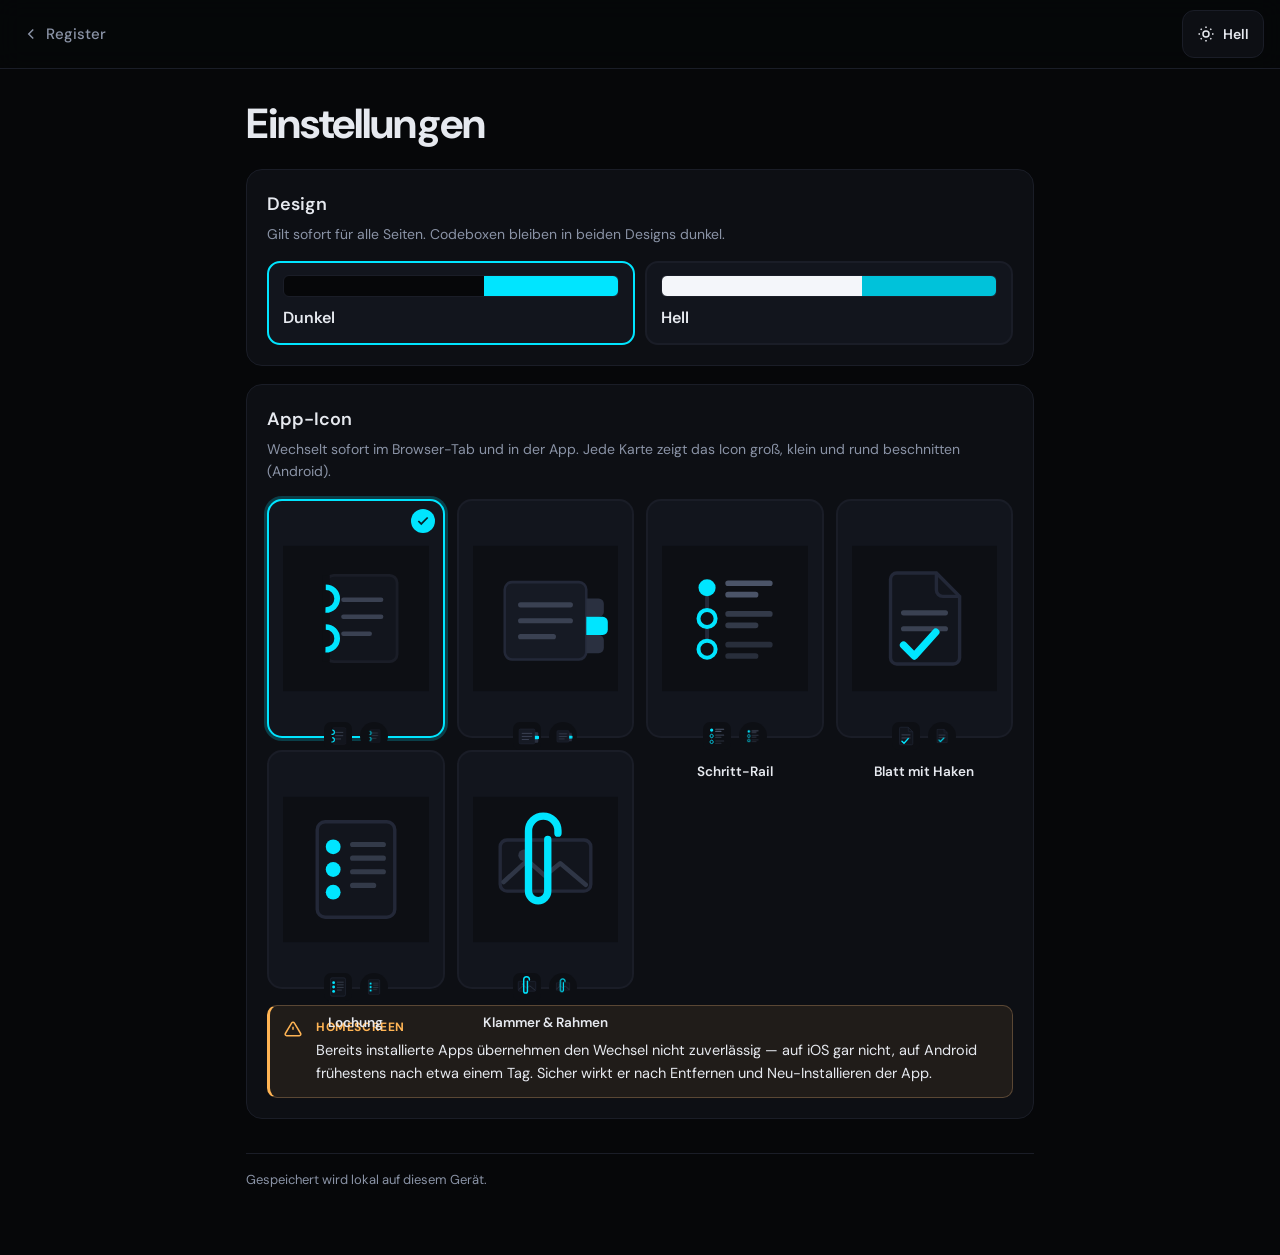
==== einstellungen.html @ b40c082f "Add files via upload" ====
<!DOCTYPE html>
<html lang="de" data-theme="dunkel">
<head>
<meta charset="UTF-8">
<meta name="viewport" content="width=device-width, initial-scale=1, viewport-fit=cover">
<meta name="theme-color" content="#060709">
<title>Einstellungen · Hefter</title>
<link rel="manifest" href="manifest.webmanifest">
<link rel="icon" href="icons/01-ringe.svg" type="image/svg+xml">
<link rel="apple-touch-icon" href="icons/png/01-ringe-192.png">
<link rel="preconnect" href="https://fonts.googleapis.com">
<link rel="preconnect" href="https://fonts.gstatic.com" crossorigin>
<link href="https://fonts.googleapis.com/css2?family=DM+Sans:opsz,wght@9..40,400;9..40,500;9..40,600;9..40,700&family=JetBrains+Mono:wght@400;500;700&display=swap" rel="stylesheet">
<link rel="stylesheet" href="style.css">
<script>
try { document.documentElement.dataset.theme = localStorage.getItem("hefter:theme") || "dunkel"; } catch {}
</script>
</head>
<body>

<div class="appbar">
  <a class="back" href="index.html">
    <svg viewBox="0 0 24 24" fill="none" stroke="currentColor" stroke-width="2" width="18" height="18"><path d="M15 18l-6-6 6-6"/></svg>
    Register
  </a>
  <span class="spacer"></span>
  <button class="iconbtn" data-themebtn aria-label="Design wechseln">
    <svg viewBox="0 0 24 24" fill="none" stroke="currentColor" stroke-width="2"><path d="M21 12.8A9 9 0 1 1 11.2 3 7 7 0 0 0 21 12.8z"/></svg>
    <span class="lbl">Hell</span>
  </button>
</div>

<div class="wrap">

  <header class="reg-kopf">
    <h1>Einstellungen</h1>
  </header>

  <section class="block">
    <h2>Design</h2>
    <p class="sub">Gilt sofort für alle Seiten. Codeboxen bleiben in beiden Designs dunkel.</p>
    <div class="themewahl">
      <button data-t="dunkel" onclick="themeSetzen('dunkel')"><span class="probe"></span>Dunkel</button>
      <button data-t="hell" onclick="themeSetzen('hell')"><span class="probe"></span>Hell</button>
    </div>
  </section>

  <section class="block">
    <h2>App-Icon</h2>
    <p class="sub">Wechselt sofort im Browser-Tab und in der App. Jede Karte zeigt das Icon groß, klein und rund beschnitten (Android).</p>
    <div class="iconwahl" id="iconWahl"></div>
    <div class="callout achtung" style="margin-top:16px; margin-bottom:0">
      <span class="ico"><svg viewBox="0 0 24 24" fill="none" stroke="currentColor" stroke-width="2"><path d="M12 9v4m0 4h.01M10.3 3.9L1.8 18a2 2 0 0 0 1.7 3h17a2 2 0 0 0 1.7-3L13.7 3.9a2 2 0 0 0-3.4 0z"/></svg></span>
      <div><div class="label">Homescreen</div><div class="txt">Bereits installierte Apps übernehmen den Wechsel nicht zuverlässig — auf iOS gar nicht, auf Android frühestens nach etwa einem Tag. Sicher wirkt er nach Entfernen und Neu-Installieren der App.</div></div>
    </div>
  </section>

  <p class="foot">Gespeichert wird lokal auf diesem Gerät.</p>
</div>

<script src="hefter.js"></script>
</body>
</html>
---- style.css ----
/* ============================================================
   HEFTER · Design-Tokens
   Themes überschreiben nur diese Werte.
   Neues Theme = ein weiterer [data-theme="…"]-Block.
   ============================================================ */
:root,
[data-theme="dunkel"] {
  --bg:            #060709;
  --surface:       #0d0f14;
  --surface-2:     #12151d;
  --border:        #1a1d27;
  --accent:        #00e5ff;
  --accent-ink:    #00e5ff;
  --text:          #e6e9ef;
  --text-muted:    #8a93a6;
  --success:       #2ee6a6;
  --warning:       #ffb454;
  --danger:        #ff3b5c;
  --shadow:        0 10px 30px rgba(0,0,0,.45);
  color-scheme: dark;
}
[data-theme="hell"] {
  --bg:            #f4f6fa;
  --surface:       #ffffff;
  --surface-2:     #eef1f6;
  --border:        #d9dee8;
  --accent:        #00c2da;
  --accent-ink:    #0091a7;
  --text:          #10131a;
  --text-muted:    #5a6376;
  --success:       #0f9d70;
  --warning:       #b76e00;
  --danger:        #d5203f;
  --shadow:        0 8px 24px rgba(20,30,50,.12);
  color-scheme: light;
}

* { box-sizing: border-box; margin: 0; padding: 0; }
html { -webkit-text-size-adjust: 100%; }
body {
  background: var(--bg);
  color: var(--text);
  font-family: "DM Sans", system-ui, sans-serif;
  font-size: 16px;
  line-height: 1.6;
  -webkit-font-smoothing: antialiased;
  padding-bottom: env(safe-area-inset-bottom);
  transition: background .25s ease, color .25s ease;
}
code, kbd, .mono { font-family: "JetBrains Mono", ui-monospace, monospace; }
a { color: inherit; }

:focus-visible { outline: 2px solid var(--accent); outline-offset: 2px; border-radius: 6px; }

/* ---------- App-Bar ---------- */
.appbar {
  position: sticky; top: 0; z-index: 20;
  display: flex; align-items: center; gap: 12px;
  padding: 10px 16px; padding-top: calc(10px + env(safe-area-inset-top));
  background: color-mix(in srgb, var(--bg) 86%, transparent);
  backdrop-filter: blur(12px);
  border-bottom: 1px solid var(--border);
}
.appbar .back {
  display: inline-flex; align-items: center; gap: 6px;
  min-height: 44px; padding: 0 6px;
  color: var(--text-muted); text-decoration: none; font-weight: 500; font-size: 15px;
}
.appbar .back:hover { color: var(--text); }
.appbar .spacer { flex: 1; }
.appbar .marke {
  display: inline-flex; align-items: center; gap: 10px;
  font-weight: 700; font-size: 16px; letter-spacing: -.01em; text-decoration: none;
}
.appbar .marke img { width: 28px; height: 28px; border-radius: 7px; display: block; }

.iconbtn {
  display: inline-flex; align-items: center; justify-content: center; gap: 8px;
  min-width: 48px; min-height: 48px; padding: 0 14px;
  background: var(--surface); color: var(--text);
  border: 1px solid var(--border); border-radius: 12px;
  font: inherit; font-weight: 600; font-size: 14px; cursor: pointer;
  text-decoration: none;
  transition: border-color .2s, background .2s, transform .05s;
}
.iconbtn:hover { border-color: var(--accent); }
.iconbtn:active { transform: scale(.97); }
.iconbtn svg { width: 18px; height: 18px; }
.iconbtn.primary { background: var(--accent); color: #04222a; border-color: var(--accent); }
[data-theme="hell"] .iconbtn.primary { color: #fff; }
.iconbtn.primary:hover { filter: brightness(1.06); }

.wrap { max-width: 820px; margin: 0 auto; padding: 20px 16px 64px; }

/* ---------- Register (Index) ---------- */
.reg-kopf { padding: 12px 0 22px; }
.reg-kopf h1 { font-size: clamp(28px, 7.5vw, 42px); letter-spacing: -.02em; line-height: 1.1; }
.reg-kopf p { color: var(--text-muted); margin-top: 8px; font-size: 16.5px; }

.suche {
  display: flex; align-items: center; gap: 10px;
  background: var(--surface); border: 1px solid var(--border); border-radius: 14px;
  padding: 0 14px; min-height: 52px; margin-bottom: 26px;
}
.suche svg { width: 19px; height: 19px; color: var(--text-muted); flex: none; }
.suche input {
  flex: 1; min-width: 0; background: none; border: none; color: var(--text);
  font: inherit; font-size: 16px; outline: none;
}
.suche input::placeholder { color: var(--text-muted); }
.suche kbd {
  flex: none; font-size: 11.5px; color: var(--text-muted);
  border: 1px solid var(--border); border-radius: 6px; padding: 2px 7px;
  background: var(--surface-2);
}

.kategorie { margin-bottom: 26px; }
.kategorie > h2 {
  font-size: 12.5px; font-weight: 700; letter-spacing: .07em; text-transform: uppercase;
  color: var(--accent-ink); margin-bottom: 10px;
}
.eintrag {
  display: grid; grid-template-columns: 1fr auto; align-items: center; gap: 12px;
  background: var(--surface); border: 1px solid var(--border); border-radius: 14px;
  padding: 14px 16px; margin-bottom: 10px; min-height: 64px;
  text-decoration: none; transition: border-color .2s, transform .06s;
}
.eintrag:hover { border-color: var(--accent); }
.eintrag:active { transform: scale(.99); }
.eintrag .t { font-weight: 600; font-size: 16px; letter-spacing: -.01em; }
.eintrag .u { color: var(--text-muted); font-size: 13.5px; margin-top: 2px; }
.eintrag .pfeil { color: var(--text-muted); }
.eintrag .pfeil svg { width: 18px; height: 18px; display: block; }
.leer { color: var(--text-muted); text-align: center; padding: 32px 0; display: none; }

/* ---------- Anleitungs-Kopf ---------- */
.chip {
  display: inline-block; padding: 4px 11px; border-radius: 999px;
  font-size: 12px; font-weight: 700; letter-spacing: .04em; text-transform: uppercase;
  color: var(--accent-ink);
  background: color-mix(in srgb, var(--accent) 12%, transparent);
  border: 1px solid color-mix(in srgb, var(--accent) 35%, transparent);
}
.guide-head { padding: 8px 0 20px; border-bottom: 1px solid var(--border); margin-bottom: 12px; }
.guide-head h1 {
  font-size: clamp(26px, 7vw, 40px); line-height: 1.12; font-weight: 700;
  letter-spacing: -.02em; margin: 14px 0 12px;
}
.meta { display: flex; flex-wrap: wrap; gap: 8px 18px; color: var(--text-muted); font-size: 13.5px; }
.meta b { color: var(--text); font-weight: 600; }
.meta .mono { font-size: 13px; }
.lead { margin-top: 16px; color: var(--text-muted); font-size: 17px; }

/* ---------- Schritt-Rail ---------- */
.step { position: relative; display: grid; grid-template-columns: 40px 1fr; gap: 14px; padding: 22px 0; }
.step + .step { border-top: 1px solid var(--border); }
.rail { position: relative; }
.step-num {
  width: 40px; height: 40px; border-radius: 11px;
  display: flex; align-items: center; justify-content: center;
  font-family: "JetBrains Mono", monospace; font-weight: 700; font-size: 17px;
  color: var(--accent-ink); background: var(--surface);
  border: 1px solid color-mix(in srgb, var(--accent) 40%, var(--border));
}
.step:not(:last-of-type) .rail::after {
  content: ""; position: absolute; left: 50%; top: 46px; bottom: -22px;
  width: 1px; background: var(--border); transform: translateX(-.5px);
}
.step-body h2 { font-size: 19px; font-weight: 600; letter-spacing: -.01em; margin-bottom: 4px; }
.step-body p { color: var(--text-muted); margin: 8px 0; }
.step-body ul { margin: 10px 0 10px 2px; padding-left: 18px; color: var(--text-muted); }
.step-body li { margin: 5px 0; }
.step-body li b, .step-body p b { color: var(--text); font-weight: 600; }
.step-body code:not(pre code) {
  background: var(--surface-2); border: 1px solid var(--border);
  border-radius: 6px; padding: 1px 6px; font-size: 13px; color: var(--text);
}

/* ---------- Codebox (bleibt in beiden Themes dunkel) ---------- */
.codebox {
  --cb-bg: #0b0d12; --cb-border: #20242f;
  background: var(--cb-bg); border: 1px solid var(--cb-border);
  border-radius: 12px; margin: 12px 0; overflow: hidden;
}
.codebox-head {
  display: flex; align-items: center; gap: 8px;
  padding: 8px 10px 8px 14px; border-bottom: 1px solid var(--cb-border);
  color: #7d8598; font-size: 12.5px;
}
.codebox-head .fname { font-family: "JetBrains Mono", monospace; color: #aab2c5; }
.codebox-head .spacer { flex: 1; }
.copybtn {
  display: inline-flex; align-items: center; gap: 6px;
  min-height: 32px; padding: 0 10px; border-radius: 8px;
  background: #171a22; color: #cdd3df; border: 1px solid #262b37;
  font: inherit; font-size: 12.5px; font-weight: 600; cursor: pointer;
}
.copybtn:hover { border-color: var(--accent); color: #fff; }
.copybtn.ok { color: var(--success); border-color: color-mix(in srgb, var(--success) 50%, #262b37); }
.codebox pre {
  margin: 0; padding: 14px; overflow-x: auto;
  font-family: "JetBrains Mono", monospace; font-size: 13.5px; line-height: 1.65;
  color: #e3e7f0;
}
.codebox pre .tok-c { color: #6a7385; }
.codebox pre .tok-k { color: #00e5ff; }
.codebox pre .tok-s { color: #7ee0b0; }

/* ---------- Callouts ---------- */
.callout {
  --c: var(--accent);
  display: grid; grid-template-columns: 22px 1fr; gap: 10px;
  padding: 12px 14px; margin: 12px 0;
  background: color-mix(in srgb, var(--c) 8%, var(--surface));
  border: 1px solid color-mix(in srgb, var(--c) 28%, var(--border));
  border-left: 3px solid var(--c); border-radius: 10px;
}
.callout .ico { color: var(--c); margin-top: 2px; }
.callout .ico svg { width: 18px; height: 18px; display: block; }
.callout .label { font-weight: 700; font-size: 12px; letter-spacing: .05em; text-transform: uppercase; color: var(--c); margin-bottom: 2px; }
.callout .txt { color: var(--text); font-size: 14.5px; }
.callout .txt code { background: color-mix(in srgb, var(--c) 12%, transparent); }
.callout.info      { --c: var(--accent); }
.callout.sicher    { --c: var(--warning); }
.callout.achtung   { --c: var(--warning); }
.callout.ergebnis  { --c: var(--success); }
.callout.gefahr    { --c: var(--danger); }

/* ---------- Foto anfügen (16:9) ---------- */
.fotozone { margin: 14px 0 2px; }
.fotos { display: grid; gap: 10px; }
.fotos:not(:empty) { margin-bottom: 10px; }
.foto {
  position: relative; aspect-ratio: 16 / 9; border-radius: 12px; overflow: hidden;
  border: 1px solid var(--border); background: var(--surface-2);
}
.foto img { width: 100%; height: 100%; object-fit: cover; display: block; }
.foto .rm {
  position: absolute; top: 8px; right: 8px;
  width: 34px; height: 34px; border-radius: 9px; cursor: pointer;
  background: rgba(6,7,9,.72); color: #fff; border: 1px solid rgba(255,255,255,.18);
  display: flex; align-items: center; justify-content: center;
}
.foto .rm:hover { background: var(--danger); border-color: var(--danger); }
.addfoto {
  display: inline-flex; align-items: center; gap: 8px;
  min-height: 44px; padding: 0 14px; cursor: pointer;
  background: transparent; color: var(--accent-ink);
  border: 1px dashed color-mix(in srgb, var(--accent) 45%, var(--border));
  border-radius: 11px; font: inherit; font-weight: 600; font-size: 14px;
}
.addfoto:hover { background: color-mix(in srgb, var(--accent) 8%, transparent); }
.addfoto svg { width: 18px; height: 18px; }

/* ---------- Checkliste ---------- */
.checkliste { margin-top: 30px; padding: 20px; background: var(--surface); border: 1px solid var(--border); border-radius: 16px; }
.checkliste header { display: flex; align-items: center; justify-content: space-between; margin-bottom: 6px; }
.checkliste h2 { font-size: 18px; font-weight: 600; }
.checkliste .fortschritt { font-family: "JetBrains Mono", monospace; font-size: 13px; color: var(--text-muted); }
.check {
  display: flex; align-items: flex-start; gap: 12px;
  min-height: 48px; padding: 8px 0; cursor: pointer; user-select: none;
  border-top: 1px solid var(--border);
}
.check:first-of-type { border-top: none; }
.check .box {
  flex: none; width: 24px; height: 24px; margin-top: 2px; border-radius: 7px;
  border: 2px solid var(--border); background: var(--surface-2);
  display: flex; align-items: center; justify-content: center; transition: .15s;
}
.check .box svg { width: 15px; height: 15px; color: var(--bg); opacity: 0; }
.check.done .box { background: var(--accent); border-color: var(--accent); }
.check.done .box svg { opacity: 1; }
.check.done .lbl { color: var(--text-muted); text-decoration: line-through; }
.check .lbl { font-size: 15.5px; line-height: 1.5; padding-top: 3px; }

.foot { margin-top: 34px; padding-top: 16px; border-top: 1px solid var(--border); color: var(--text-muted); font-size: 13px; }

/* ---------- Foto-Editor ---------- */
.editor-back {
  position: fixed; inset: 0; z-index: 50; display: none;
  align-items: flex-end; justify-content: center;
  background: rgba(3,4,6,.72); backdrop-filter: blur(4px);
}
.editor-back.open { display: flex; }
.editor {
  width: 100%; max-width: 560px; background: var(--surface);
  border: 1px solid var(--border); border-radius: 18px 18px 0 0;
  box-shadow: var(--shadow); padding: 16px;
  padding-bottom: calc(16px + env(safe-area-inset-bottom));
}
.editor h3 { font-size: 16px; font-weight: 600; margin-bottom: 4px; }
.editor .hint { color: var(--text-muted); font-size: 13px; margin-bottom: 12px; }
.stage {
  position: relative; aspect-ratio: 16 / 9; width: 100%;
  border-radius: 12px; overflow: hidden; background: #000;
  border: 1px solid var(--border); touch-action: none; cursor: grab;
}
.stage.dragging { cursor: grabbing; }
.stage img { position: absolute; top: 0; left: 0; transform-origin: 0 0; will-change: transform; pointer-events: none; user-select: none; }
.stage::before, .stage::after {
  content: ""; position: absolute; width: 18px; height: 18px; pointer-events: none;
  border: 2px solid var(--accent); opacity: .9;
}
.stage::before { top: 8px; left: 8px; border-right: 0; border-bottom: 0; border-radius: 3px 0 0 0; }
.stage::after  { bottom: 8px; right: 8px; border-left: 0; border-top: 0; border-radius: 0 0 3px 0; }
.zoomrow { display: flex; align-items: center; gap: 12px; margin: 14px 0 16px; }
.zoomrow label { color: var(--text-muted); font-size: 13px; min-width: 42px; }
.zoomrow input[type=range] { flex: 1; accent-color: var(--accent); height: 44px; }
.editor-actions { display: flex; gap: 10px; }
.editor-actions .iconbtn { flex: 1; justify-content: center; }

/* ---------- Einstellungen ---------- */
.block { background: var(--surface); border: 1px solid var(--border); border-radius: 16px; padding: 20px; margin-bottom: 18px; }
.block > h2 { font-size: 18px; font-weight: 600; margin-bottom: 4px; }
.block > .sub { color: var(--text-muted); font-size: 14px; margin-bottom: 16px; }

.themewahl { display: grid; grid-template-columns: 1fr 1fr; gap: 10px; }
.themewahl button {
  display: flex; flex-direction: column; align-items: flex-start; gap: 8px;
  min-height: 72px; padding: 12px 14px; cursor: pointer;
  background: var(--surface-2); color: var(--text);
  border: 2px solid var(--border); border-radius: 13px; font: inherit; font-weight: 600;
  transition: border-color .2s;
}
.themewahl button .probe { width: 100%; height: 22px; border-radius: 6px; border: 1px solid var(--border); }
.themewahl button[data-t="dunkel"] .probe { background: linear-gradient(90deg,#060709 60%,#00e5ff 60%); }
.themewahl button[data-t="hell"] .probe { background: linear-gradient(90deg,#f4f6fa 60%,#00c2da 60%); }
.themewahl button.aktiv { border-color: var(--accent); }

.iconwahl { display: grid; grid-template-columns: repeat(auto-fill, minmax(148px, 1fr)); gap: 12px; }
.iconkarte {
  position: relative; cursor: pointer;
  background: var(--surface-2); border: 2px solid var(--border); border-radius: 15px;
  padding: 14px; text-align: center; font: inherit; color: var(--text);
  transition: border-color .2s, box-shadow .2s;
}
.iconkarte:hover { border-color: color-mix(in srgb, var(--accent) 55%, var(--border)); }
.iconkarte .gross { width: 76px; height: 76px; border-radius: 17px; overflow: hidden; margin: 0 auto 10px; box-shadow: 0 6px 16px rgba(0,0,0,.35); }
.iconkarte .gross img { width: 100%; height: 100%; display: block; }
.iconkarte .proben { display: flex; justify-content: center; gap: 8px; margin-bottom: 8px; }
.iconkarte .p32 { width: 28px; height: 28px; border-radius: 7px; overflow: hidden; }
.iconkarte .prund { width: 28px; height: 28px; border-radius: 50%; overflow: hidden; }
.iconkarte .proben img { width: 100%; height: 100%; display: block; }
.iconkarte .name { font-size: 13.5px; font-weight: 600; }
.iconkarte .marke {
  position: absolute; top: 8px; right: 8px; width: 24px; height: 24px;
  border-radius: 50%; background: var(--accent); color: #04222a;
  display: none; align-items: center; justify-content: center;
}
[data-theme="hell"] .iconkarte .marke { color: #fff; }
.iconkarte .marke svg { width: 14px; height: 14px; }
.iconkarte.aktiv {
  border-color: var(--accent);
  box-shadow: 0 0 0 3px color-mix(in srgb, var(--accent) 22%, transparent);
}
.iconkarte.aktiv .marke { display: flex; }

@media (min-width: 720px) {
  .step { grid-template-columns: 48px 1fr; gap: 20px; }
  .step-num { width: 44px; height: 44px; font-size: 18px; }
  .editor-back { align-items: center; }
  .editor { border-radius: 18px; }
}
@media (prefers-reduced-motion: reduce) { * { transition: none !important; } }
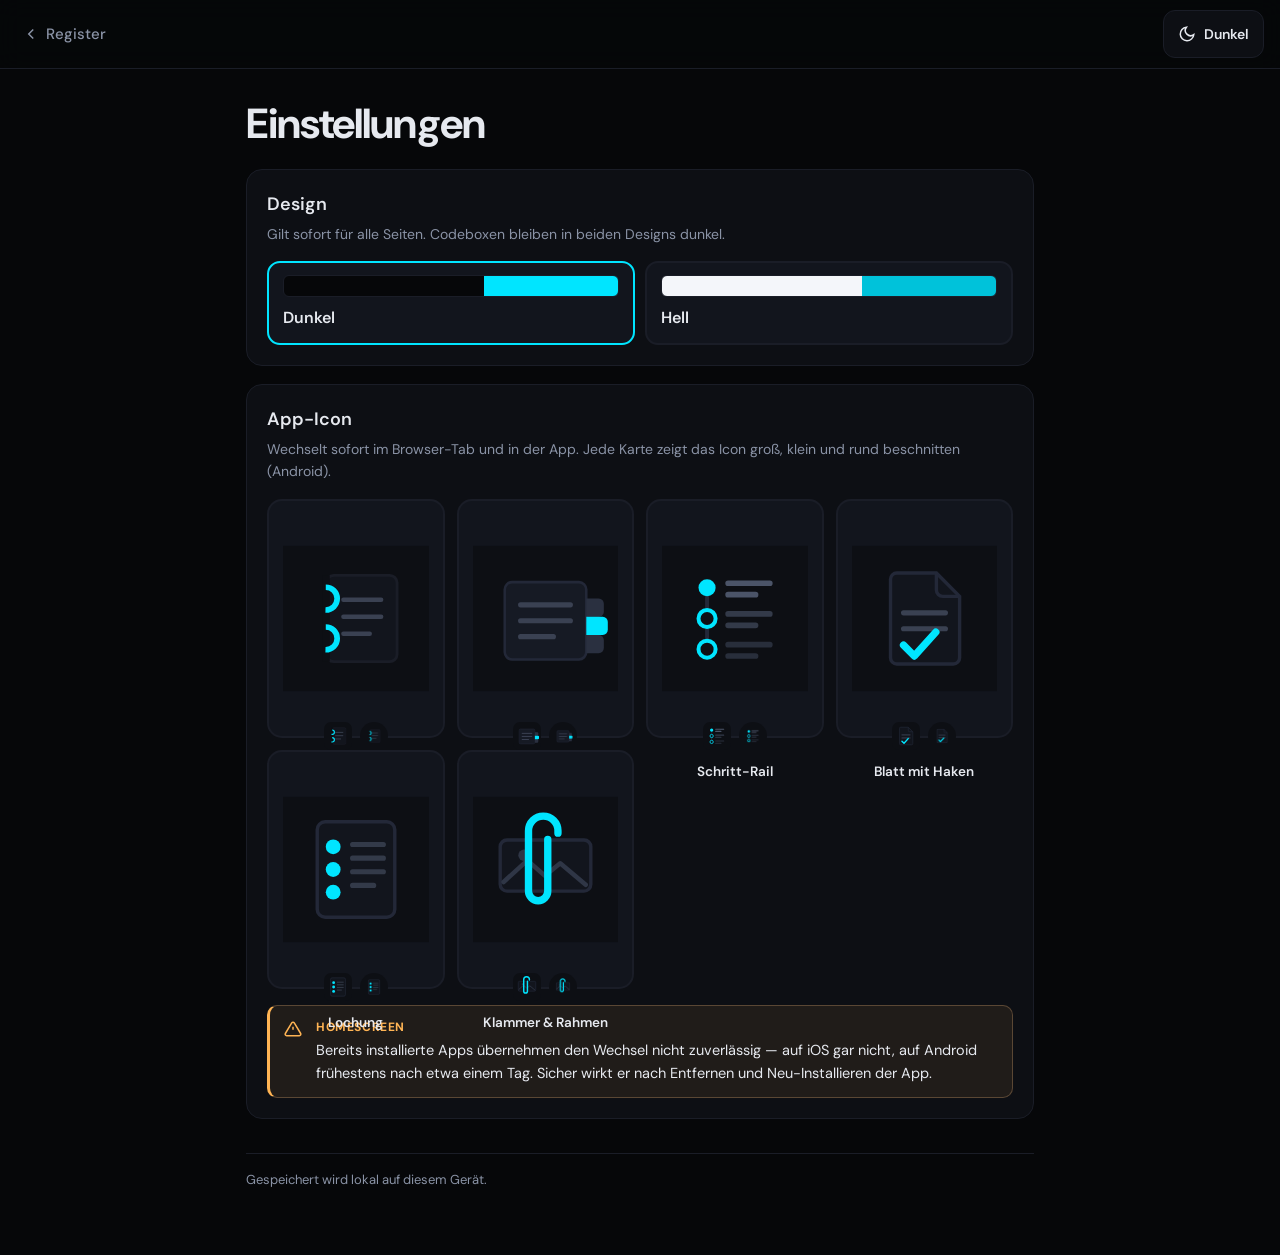
==== commit 30a2fb52: "Mobile-Layouts, Theme-Beschriftung, Build-Härtung, README Mobile: Die Anleitungsseiten liefen auf Te" ====
--- a/einstellungen.html
+++ b/einstellungen.html
@@ -24,9 +24,9 @@
     Register
   </a>
   <span class="spacer"></span>
-  <button class="iconbtn" data-themebtn aria-label="Design wechseln">
+  <button class="iconbtn" data-themebtn aria-label="Design wechseln — aktuell Dunkel">
     <svg viewBox="0 0 24 24" fill="none" stroke="currentColor" stroke-width="2"><path d="M21 12.8A9 9 0 1 1 11.2 3 7 7 0 0 0 21 12.8z"/></svg>
-    <span class="lbl">Hell</span>
+    <span class="lbl">Dunkel</span>
   </button>
 </div>
 
--- a/style.css
+++ b/style.css
@@ -48,6 +48,10 @@
   transition: background .25s ease, color .25s ease;
 }
 code, kbd, .mono { font-family: "JetBrains Mono", ui-monospace, monospace; }
+/* Pfade wie /home/max/.ssh/authorized_keys haben keine Umbruchstelle und
+   schöben ihre Zeile sonst über den Bildschirmrand. Im <pre> nicht — dort
+   ist der waagerechte Scroll gewollt. */
+code:not(pre code) { overflow-wrap: anywhere; }
 a { color: inherit; }
 
 :focus-visible { outline: 2px solid var(--accent); outline-offset: 2px; border-radius: 6px; }
@@ -86,6 +90,9 @@
 .iconbtn:hover { border-color: var(--accent); }
 .iconbtn:active { transform: scale(.97); }
 .iconbtn svg { width: 18px; height: 18px; }
+/* Auf schmalen Telefonen zählt jeder Pixel in der App-Bar — der Text
+   kommt ab 420px zurück, der Zustand steht bis dahin im aria-label. */
+.iconbtn .lbl { display: none; }
 .iconbtn.primary { background: var(--accent); color: #04222a; border-color: var(--accent); }
 [data-theme="hell"] .iconbtn.primary { color: #fff; }
 .iconbtn.primary:hover { filter: brightness(1.06); }
@@ -108,7 +115,10 @@
   font: inherit; font-size: 16px; outline: none;
 }
 .suche input::placeholder { color: var(--text-muted); }
+/* Erst ab Tastatur-Breite sichtbar — auf dem Telefon gibt es kein Strg,
+   und der Hinweis kostete dort ein Fünftel des Suchfelds. */
 .suche kbd {
+  display: none;
   flex: none; font-size: 11.5px; color: var(--text-muted);
   border: 1px solid var(--border); border-radius: 6px; padding: 2px 7px;
   background: var(--surface-2);
@@ -152,20 +162,25 @@
 .lead { margin-top: 16px; color: var(--text-muted); font-size: 17px; }
 
 /* ---------- Schritt-Rail ---------- */
-.step { position: relative; display: grid; grid-template-columns: 40px 1fr; gap: 14px; padding: 22px 0; }
+.step { position: relative; display: grid; grid-template-columns: 32px 1fr; gap: 12px; padding: 22px 0; }
 .step + .step { border-top: 1px solid var(--border); }
 .rail { position: relative; }
 .step-num {
-  width: 40px; height: 40px; border-radius: 11px;
+  width: 32px; height: 32px; border-radius: 10px;
   display: flex; align-items: center; justify-content: center;
-  font-family: "JetBrains Mono", monospace; font-weight: 700; font-size: 17px;
+  font-family: "JetBrains Mono", monospace; font-weight: 700; font-size: 15px;
   color: var(--accent-ink); background: var(--surface);
   border: 1px solid color-mix(in srgb, var(--accent) 40%, var(--border));
 }
+/* top = Höhe der Nummer + 6px Luft; bei jeder Größenänderung mitziehen */
 .step:not(:last-of-type) .rail::after {
-  content: ""; position: absolute; left: 50%; top: 46px; bottom: -22px;
+  content: ""; position: absolute; left: 50%; top: 38px; bottom: -22px;
   width: 1px; background: var(--border); transform: translateX(-.5px);
 }
+/* Ohne min-width:0 wächst das Grid-Item auf die min-content-Breite seiner
+   breitesten Codebox (bis ~760px) — dann läuft die ganze Seite über, statt
+   dass die Codebox für sich scrollt. Grid-Items sind per Vorgabe min-width:auto. */
+.step-body { min-width: 0; }
 .step-body h2 { font-size: 19px; font-weight: 600; letter-spacing: -.01em; margin-bottom: 4px; }
 .step-body p { color: var(--text-muted); margin: 8px 0; }
 .step-body ul { margin: 10px 0 10px 2px; padding-left: 18px; color: var(--text-muted); }
@@ -176,6 +191,60 @@
   border-radius: 6px; padding: 1px 6px; font-size: 13px; color: var(--text);
 }
 
+/* ---------- Schritt-Stufen: einmalig vs. wiederkehrend ----------
+   Unterschieden wird über Form, nicht über eine zweite Farbe:
+   einmalig = gestrichelt und zurückgenommen (Aufbau, einmal erledigt)
+   wiederkehrend = gefüllt und durchgezogen (der Weg bei jedem Mal)     */
+.stufe {
+  display: inline-flex; align-items: center; gap: 6px;
+  font-size: 11px; font-weight: 700; letter-spacing: .06em; text-transform: uppercase;
+  padding: 3px 10px; border-radius: 999px; margin-bottom: 9px;
+}
+.stufe svg { width: 12px; height: 12px; }
+
+.step.einmalig .stufe {
+  color: var(--text-muted); background: var(--surface-2); border: 1px dashed var(--border);
+}
+.step.einmalig .step-num {
+  color: var(--text-muted); background: var(--surface-2);
+  border: 1px dashed var(--border);
+}
+.step.einmalig .rail::after {
+  background: none !important;
+  border-left: 1px dashed var(--border);
+}
+
+.step.wiederkehrend .stufe {
+  color: var(--accent-ink);
+  background: color-mix(in srgb, var(--accent) 14%, transparent);
+  border: 1px solid color-mix(in srgb, var(--accent) 40%, transparent);
+}
+.step.wiederkehrend .step-num {
+  color: #04222a; background: var(--accent); border-color: var(--accent);
+}
+[data-theme="hell"] .step.wiederkehrend .step-num { color: #fff; }
+.step.wiederkehrend .rail::after {
+  background: color-mix(in srgb, var(--accent) 45%, var(--border));
+}
+/* Letzter Schritt eines Abschnitts: keine Linie ins Nichts */
+.step.stufenwechsel .rail::after { display: none; }
+
+/* Filter-Umschalter */
+.stufenfilter {
+  display: flex; gap: 4px; margin: 16px 0 4px; padding: 4px;
+  background: var(--surface); border: 1px solid var(--border); border-radius: 13px;
+}
+.stufenfilter button {
+  flex: 1; min-height: 42px; padding: 0 12px; cursor: pointer;
+  background: none; color: var(--text-muted); border: none; border-radius: 10px;
+  font: inherit; font-weight: 600; font-size: 14px; transition: background .2s, color .2s;
+}
+.stufenfilter button:hover { color: var(--text); }
+.stufenfilter button.aktiv { background: var(--surface-2); color: var(--text); box-shadow: inset 0 0 0 1px var(--border); }
+.stufen-hinweis { color: var(--text-muted); font-size: 13px; margin-top: 8px; display: none; }
+body.nur-wiederkehrend .step.einmalig { display: none; }
+body.nur-wiederkehrend .stufen-hinweis { display: block; }
+
 /* ---------- Codebox (bleibt in beiden Themes dunkel) ---------- */
 .codebox {
   --cb-bg: #0b0d12; --cb-border: #20242f;
@@ -187,9 +256,16 @@
   padding: 8px 10px 8px 14px; border-bottom: 1px solid var(--cb-border);
   color: #7d8598; font-size: 12.5px;
 }
-.codebox-head .fname { font-family: "JetBrains Mono", monospace; color: #aab2c5; }
+/* Lange Pfade wie /etc/ssh/sshd_config.d/00-haertung.conf haben keine
+   Umbruchstelle und schöben den Kopieren-Knopf sonst aus der Box, die auf
+   overflow:hidden steht — der Knopf wäre auf dem Telefon nicht mehr erreichbar. */
+.codebox-head .fname {
+  font-family: "JetBrains Mono", monospace; color: #aab2c5;
+  min-width: 0; overflow-wrap: anywhere;
+}
 .codebox-head .spacer { flex: 1; }
 .copybtn {
+  flex: none;
   display: inline-flex; align-items: center; gap: 6px;
   min-height: 32px; padding: 0 10px; border-radius: 8px;
   background: #171a22; color: #cdd3df; border: 1px solid #262b37;
@@ -215,6 +291,9 @@
   border: 1px solid color-mix(in srgb, var(--c) 28%, var(--border));
   border-left: 3px solid var(--c); border-radius: 10px;
 }
+/* wie bei .step-body: Grid-Items sind per Vorgabe min-width:auto und
+   könnten sonst nicht unter die Breite eines langen Pfades schrumpfen */
+.callout > * { min-width: 0; }
 .callout .ico { color: var(--c); margin-top: 2px; }
 .callout .ico svg { width: 18px; height: 18px; display: block; }
 .callout .label { font-weight: 700; font-size: 12px; letter-spacing: .05em; text-transform: uppercase; color: var(--c); margin-bottom: 2px; }
@@ -356,9 +435,35 @@
 }
 .iconkarte.aktiv .marke { display: flex; }
 
+/* ---------- Update-Hinweis ---------- */
+.update-hinweis {
+  position: fixed; left: 50%; transform: translateX(-50%);
+  bottom: calc(16px + env(safe-area-inset-bottom));
+  z-index: 60;
+  display: flex; align-items: center; gap: 14px;
+  padding: 10px 10px 10px 18px;
+  background: var(--surface); border: 1px solid var(--border);
+  border-radius: 14px; box-shadow: var(--shadow);
+  font-size: 14.5px; font-weight: 600;
+  /* Umbruchfähig statt nowrap: der Inhalt braucht ~315px und klebte
+     sonst auf 320px-Schirmen an beiden Rändern. */
+  flex-wrap: wrap; justify-content: center;
+  max-width: calc(100vw - 24px);
+  animation: hinweis-rein .3s ease;
+}
+@keyframes hinweis-rein {
+  from { opacity: 0; transform: translate(-50%, 8px); }
+  to   { opacity: 1; transform: translate(-50%, 0); }
+}
+
+@media (min-width: 420px) {
+  .iconbtn .lbl { display: inline; }
+}
 @media (min-width: 720px) {
   .step { grid-template-columns: 48px 1fr; gap: 20px; }
   .step-num { width: 44px; height: 44px; font-size: 18px; }
+  .step:not(:last-of-type) .rail::after { top: 50px; }
+  .suche kbd { display: block; }
   .editor-back { align-items: center; }
   .editor { border-radius: 18px; }
 }
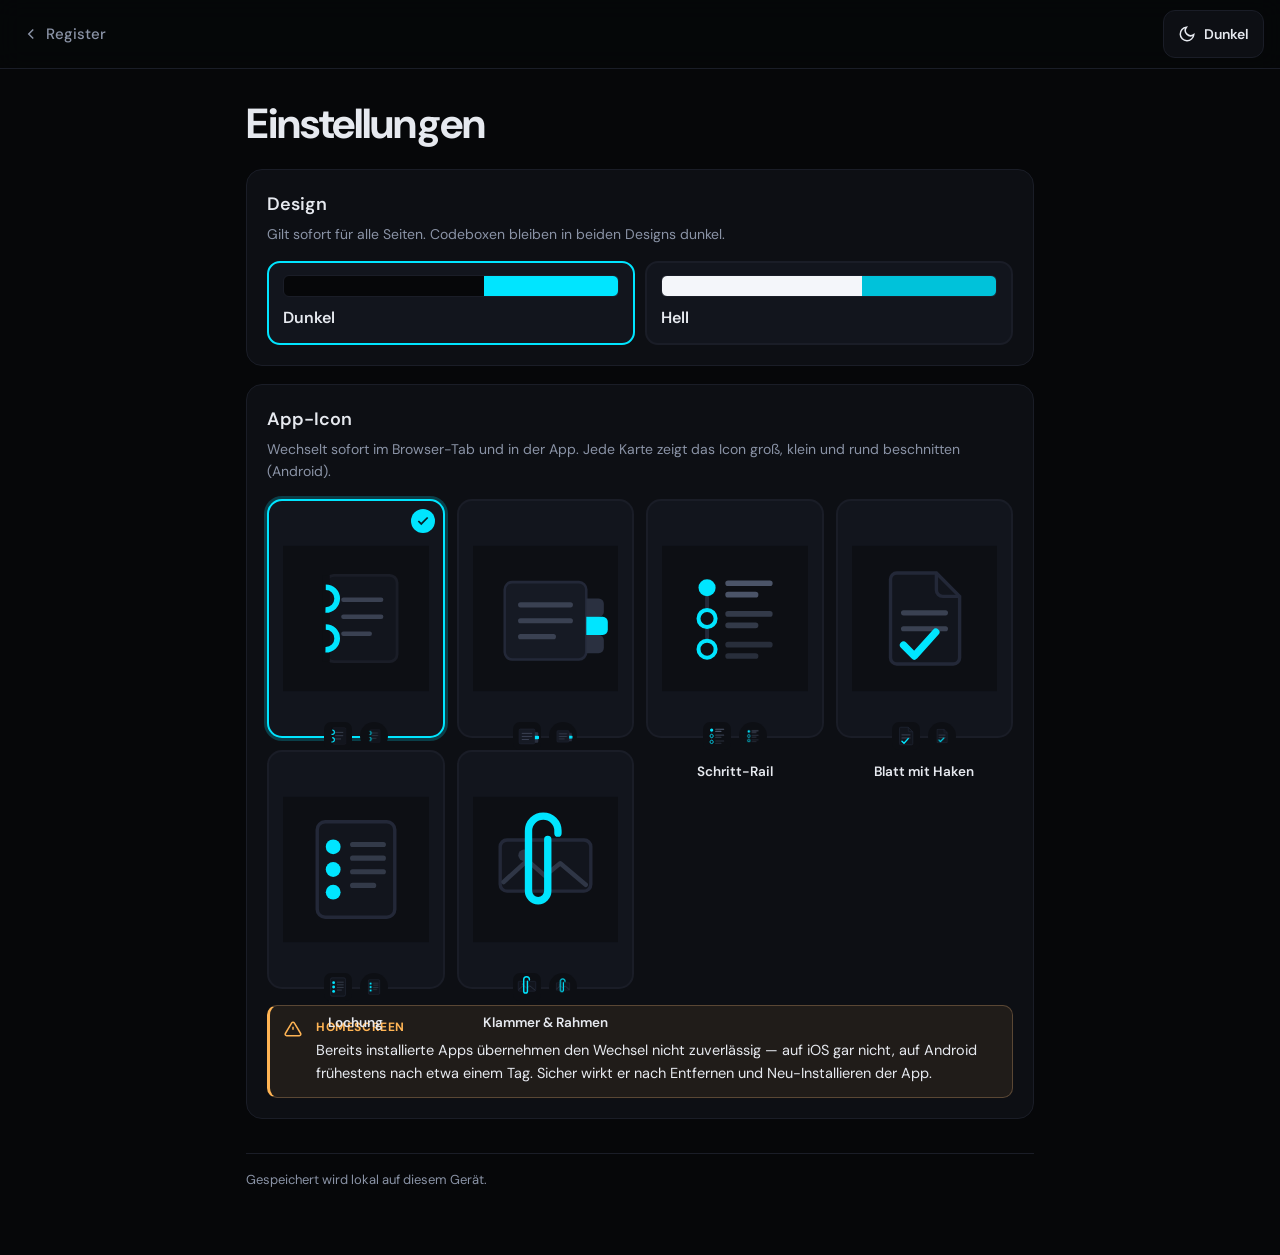
==== commit a065807a: "Schriften selbst hosten, Tastaturbedienung, Suchindex, SW-Randfälle Schriften: DM Sans und JetBrains" ====
--- a/einstellungen.html
+++ b/einstellungen.html
@@ -4,13 +4,11 @@
 <meta charset="UTF-8">
 <meta name="viewport" content="width=device-width, initial-scale=1, viewport-fit=cover">
 <meta name="theme-color" content="#060709">
+<meta name="description" content="Einstellungen des Hefters: helles oder dunkles Design und das App-Icon wählen.">
 <title>Einstellungen · Hefter</title>
 <link rel="manifest" href="manifest.webmanifest">
 <link rel="icon" href="icons/01-ringe.svg" type="image/svg+xml">
 <link rel="apple-touch-icon" href="icons/png/01-ringe-192.png">
-<link rel="preconnect" href="https://fonts.googleapis.com">
-<link rel="preconnect" href="https://fonts.gstatic.com" crossorigin>
-<link href="https://fonts.googleapis.com/css2?family=DM+Sans:opsz,wght@9..40,400;9..40,500;9..40,600;9..40,700&family=JetBrains+Mono:wght@400;500;700&display=swap" rel="stylesheet">
 <link rel="stylesheet" href="style.css">
 <script>
 try { document.documentElement.dataset.theme = localStorage.getItem("hefter:theme") || "dunkel"; } catch {}
@@ -40,8 +38,8 @@
     <h2>Design</h2>
     <p class="sub">Gilt sofort für alle Seiten. Codeboxen bleiben in beiden Designs dunkel.</p>
     <div class="themewahl">
-      <button data-t="dunkel" onclick="themeSetzen('dunkel')"><span class="probe"></span>Dunkel</button>
-      <button data-t="hell" onclick="themeSetzen('hell')"><span class="probe"></span>Hell</button>
+      <button data-t="dunkel"><span class="probe"></span>Dunkel</button>
+      <button data-t="hell"><span class="probe"></span>Hell</button>
     </div>
   </section>
 
--- a/style.css
+++ b/style.css
@@ -1,3 +1,42 @@
+/* ============================================================
+   HEFTER · Schriften (selbst gehostet, /schriften)
+   Variable Fonts von Google Fonts übernommen — eine Datei je
+   Subset deckt alle Gewichte ab. Kein Fremd-Request, offline
+   verfügbar, da woff2 im Precache liegt (ENDUNGEN in bauen.mjs).
+   ============================================================ */
+@font-face {
+  font-family: 'DM Sans';
+  font-style: normal;
+  font-weight: 400 700;
+  font-display: swap;
+  src: url("schriften/dm-sans-latin-ext.woff2") format("woff2");
+  unicode-range: U+0100-02BA, U+02BD-02C5, U+02C7-02CC, U+02CE-02D7, U+02DD-02FF, U+0304, U+0308, U+0329, U+1D00-1DBF, U+1E00-1E9F, U+1EF2-1EFF, U+2020, U+20A0-20AB, U+20AD-20C0, U+2113, U+2C60-2C7F, U+A720-A7FF;
+}
+@font-face {
+  font-family: 'DM Sans';
+  font-style: normal;
+  font-weight: 400 700;
+  font-display: swap;
+  src: url("schriften/dm-sans-latin.woff2") format("woff2");
+  unicode-range: U+0000-00FF, U+0131, U+0152-0153, U+02BB-02BC, U+02C6, U+02DA, U+02DC, U+0304, U+0308, U+0329, U+2000-206F, U+20AC, U+2122, U+2191, U+2193, U+2212, U+2215, U+FEFF, U+FFFD;
+}
+@font-face {
+  font-family: 'JetBrains Mono';
+  font-style: normal;
+  font-weight: 400 700;
+  font-display: swap;
+  src: url("schriften/jetbrains-mono-latin-ext.woff2") format("woff2");
+  unicode-range: U+0100-02BA, U+02BD-02C5, U+02C7-02CC, U+02CE-02D7, U+02DD-02FF, U+0304, U+0308, U+0329, U+1D00-1DBF, U+1E00-1E9F, U+1EF2-1EFF, U+2020, U+20A0-20AB, U+20AD-20C0, U+2113, U+2C60-2C7F, U+A720-A7FF;
+}
+@font-face {
+  font-family: 'JetBrains Mono';
+  font-style: normal;
+  font-weight: 400 700;
+  font-display: swap;
+  src: url("schriften/jetbrains-mono-latin.woff2") format("woff2");
+  unicode-range: U+0000-00FF, U+0131, U+0152-0153, U+02BB-02BC, U+02C6, U+02DA, U+02DC, U+0304, U+0308, U+0329, U+2000-206F, U+20AC, U+2122, U+2191, U+2193, U+2212, U+2215, U+FEFF, U+FFFD;
+}
+
 /* ============================================================
    HEFTER · Design-Tokens
    Themes überschreiben nur diese Werte.
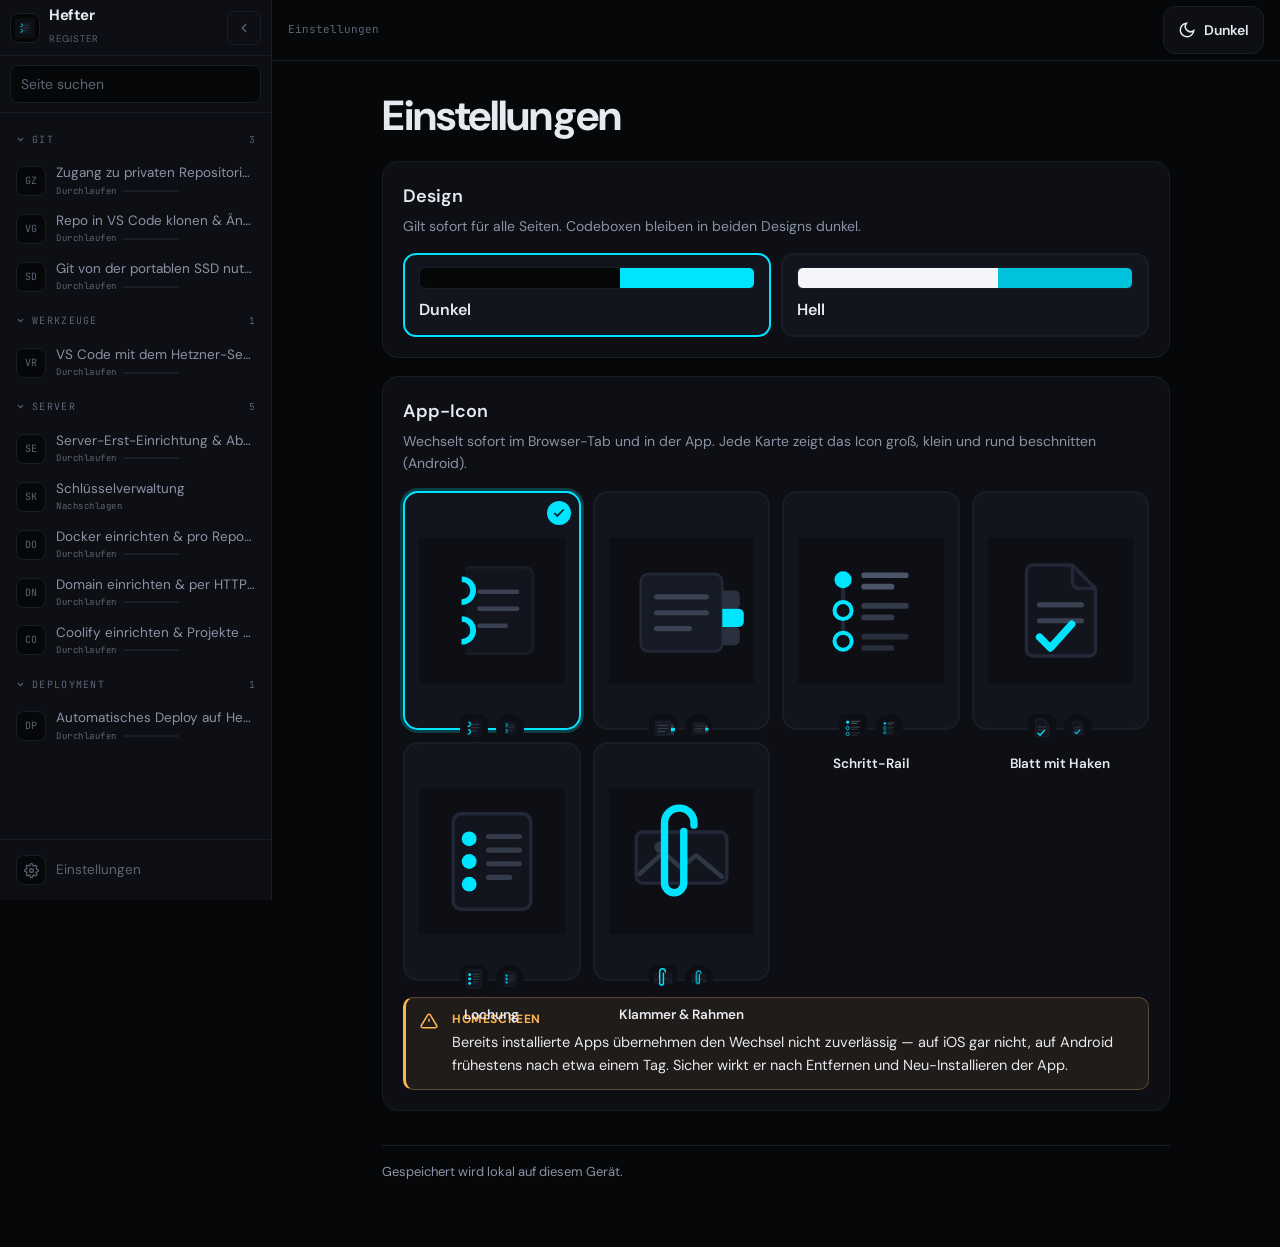
==== commit e34301a6: "Seitenleiste: das Register steht auf jeder Seite Bisher führte der Weg von einer Anleitung zur nächs" ====
--- a/einstellungen.html
+++ b/einstellungen.html
@@ -2,33 +2,79 @@
 <html lang="de" data-theme="dunkel">
 <head>
 <meta charset="UTF-8">
+<meta name="description" content="Einstellungen des Hefters: helles oder dunkles Design und das App-Icon wählen.">
+<title>Einstellungen · Hefter</title>
+<!-- KOPF-START · erzeugt von bauen.mjs — nicht von Hand ändern -->
 <meta name="viewport" content="width=device-width, initial-scale=1, viewport-fit=cover">
 <meta name="theme-color" content="#060709">
-<meta name="description" content="Einstellungen des Hefters: helles oder dunkles Design und das App-Icon wählen.">
-<title>Einstellungen · Hefter</title>
 <link rel="manifest" href="manifest.webmanifest">
 <link rel="icon" href="icons/01-ringe.svg" type="image/svg+xml">
 <link rel="apple-touch-icon" href="icons/png/01-ringe-192.png">
 <link rel="stylesheet" href="style.css">
 <script>
-try { document.documentElement.dataset.theme = localStorage.getItem("hefter:theme") || "dunkel"; } catch {}
+/* Theme und Leisten-Zustand vor dem ersten Anstrich setzen — sonst blitzen
+   helles Design und breite Leiste kurz auf. localStorage liest synchron,
+   deshalb geht das hier oben. "laedt" schaltet Übergänge bis zum ersten
+   Bild ab; hefter.js nimmt die Klasse wieder weg. */
+try {
+  var d = document.documentElement;
+  d.dataset.theme = localStorage.getItem("hefter:theme") || "dunkel";
+  d.classList.add("laedt");
+  if (JSON.parse(localStorage.getItem("hefter:leiste") || "{}").schmal) d.classList.add("schmal");
+} catch {}
 </script>
 </head>
-<body>
+<body data-basis="">
 
-<div class="appbar">
-  <a class="back" href="index.html">
-    <svg viewBox="0 0 24 24" fill="none" stroke="currentColor" stroke-width="2" width="18" height="18"><path d="M15 18l-6-6 6-6"/></svg>
-    Register
-  </a>
-  <span class="spacer"></span>
+<div class="schleier" data-schleier></div>
+
+<nav class="leiste" aria-label="Register">
+  <div class="l-kopf">
+    <a class="l-marke" href="index.html">
+      <span class="logo"><img data-appicon src="icons/01-ringe.svg" alt=""></span>
+      <span class="wortmarke"><b>Hefter</b><small>Register</small></span>
+    </a>
+    <button class="klapp" data-klapp aria-label="Leiste einklappen" title="Strg+B">
+      <svg viewBox="0 0 24 24" fill="none" stroke="currentColor" stroke-width="2.4" stroke-linecap="round" stroke-linejoin="round"><polyline points="15 18 9 12 15 6"/></svg>
+    </button>
+  </div>
+
+  <div class="l-suche">
+    <input id="leisteSuche" type="search" placeholder="Seite suchen" autocomplete="off" aria-label="Seite suchen">
+    <button class="lupe" data-lupe aria-label="Suchen">
+      <svg viewBox="0 0 24 24" fill="none" stroke="currentColor" stroke-width="2"><circle cx="11" cy="11" r="7"/><path d="M21 21l-4.3-4.3"/></svg>
+    </button>
+  </div>
+
+  <div class="l-register" id="leisteRegister"></div>
+  <p class="l-leer" id="leisteLeer">Keine Seite gefunden.</p>
+
+  <div class="l-fuss">
+    <a class="f-btn" href="einstellungen.html">
+      <span class="kuerzel" aria-hidden="true">
+        <svg viewBox="0 0 24 24" fill="none" stroke="currentColor" stroke-width="2"><circle cx="12" cy="12" r="3"/><path d="M19.4 15a1.7 1.7 0 0 0 .34 1.87l.06.06a2 2 0 1 1-2.83 2.83l-.06-.06a1.7 1.7 0 0 0-1.87-.34 1.7 1.7 0 0 0-1.03 1.56V21a2 2 0 1 1-4 0v-.09a1.7 1.7 0 0 0-1.03-1.56 1.7 1.7 0 0 0-1.87.34l-.06.06a2 2 0 1 1-2.83-2.83l.06-.06A1.7 1.7 0 0 0 4.6 15a1.7 1.7 0 0 0-1.56-1.03H3a2 2 0 1 1 0-4h.09A1.7 1.7 0 0 0 4.6 8.94a1.7 1.7 0 0 0-.34-1.87l-.06-.06a2 2 0 1 1 2.83-2.83l.06.06a1.7 1.7 0 0 0 1.87.34H9a1.7 1.7 0 0 0 1.03-1.56V3a2 2 0 1 1 4 0v.09c0 .68.4 1.3 1.03 1.56a1.7 1.7 0 0 0 1.87-.34l.06-.06a2 2 0 1 1 2.83 2.83l-.06.06a1.7 1.7 0 0 0-.34 1.87V9c.26.63.88 1.03 1.56 1.03H21a2 2 0 1 1 0 4h-.09A1.7 1.7 0 0 0 19.4 15z"/></svg>
+      </span>
+      <span class="f-text">Einstellungen</span>
+      <span class="blase">Einstellungen</span>
+    </a>
+  </div>
+</nav>
+
+<div class="inhalt">
+
+<header class="i-kopf">
+  <button class="brenner" data-brenner aria-label="Register öffnen" aria-expanded="false">
+    <svg viewBox="0 0 24 24" fill="none" stroke="currentColor" stroke-width="2" stroke-linecap="round"><path d="M3 6h18M3 12h18M3 18h18"/></svg>
+  </button>
+  <span class="krumen" data-krumen></span>
   <button class="iconbtn" data-themebtn aria-label="Design wechseln — aktuell Dunkel">
     <svg viewBox="0 0 24 24" fill="none" stroke="currentColor" stroke-width="2"><path d="M21 12.8A9 9 0 1 1 11.2 3 7 7 0 0 0 21 12.8z"/></svg>
     <span class="lbl">Dunkel</span>
   </button>
-</div>
+</header>
 
 <div class="wrap">
+<!-- KOPF-ENDE -->
 
   <header class="reg-kopf">
     <h1>Einstellungen</h1>
@@ -53,8 +99,10 @@
     </div>
   </section>
 
+<!-- FUSS-START · erzeugt von bauen.mjs — nicht von Hand ändern -->
   <p class="foot">Gespeichert wird lokal auf diesem Gerät.</p>
-</div>
+</div><!-- .wrap -->
+</div><!-- .inhalt -->
 
 <script src="hefter.js"></script>
 </body>
--- a/style.css
+++ b/style.css
@@ -52,6 +52,7 @@
   --accent-ink:    #00e5ff;
   --text:          #e6e9ef;
   --text-muted:    #8a93a6;
+  --text-dim:      #5c6475;
   --success:       #2ee6a6;
   --warning:       #ffb454;
   --danger:        #ff3b5c;
@@ -67,6 +68,7 @@
   --accent-ink:    #0091a7;
   --text:          #10131a;
   --text-muted:    #5a6376;
+  --text-dim:      #8590a3;
   --success:       #0f9d70;
   --warning:       #b76e00;
   --danger:        #d5203f;
@@ -95,27 +97,243 @@
 
 :focus-visible { outline: 2px solid var(--accent); outline-offset: 2px; border-radius: 6px; }
 
-/* ---------- App-Bar ---------- */
-.appbar {
+/* ============================================================
+   SEITENLEISTE
+   Das Register steht auf jeder Seite, nicht nur auf der Startseite:
+   breit mit Titeln, eingeklappt als Kürzel-Leiste, unter 860px als
+   Auszug über dem Inhalt. Die Zustandsklassen hängen an <html> statt
+   am <body> — nur dort kann das Script im <head> sie setzen, bevor
+   das erste Bild steht. Sonst blitzt die breite Leiste kurz auf.
+   ============================================================ */
+:root {
+  --leiste-breit: 272px;
+  --leiste-schmal: 64px;
+  --ikopf: 56px;
+}
+/* Bis das erste Bild steht, laufen keine Übergänge — sonst schöbe sich
+   die Leiste beim Laden sichtbar in ihre gemerkte Breite. */
+.laedt * { transition: none !important; }
+
+.leiste {
+  position: fixed; top: 0; left: 0; bottom: 0; z-index: 40;
+  width: var(--leiste-breit);
+  display: flex; flex-direction: column;
+  background: var(--surface); border-right: 1px solid var(--border);
+  padding-top: env(safe-area-inset-top);
+  transition: width .22s cubic-bezier(.4,0,.2,1), transform .25s cubic-bezier(.4,0,.2,1);
+}
+:root.schmal .leiste { width: var(--leiste-schmal); }
+
+.l-kopf {
+  display: flex; align-items: center; gap: 9px; flex: none;
+  min-height: var(--ikopf); padding: 0 10px;
+  border-bottom: 1px solid var(--border);
+}
+.l-marke { display: flex; align-items: center; gap: 9px; flex: 1; min-width: 0; text-decoration: none; }
+.logo {
+  flex: none; width: 30px; height: 30px; border-radius: 8px;
+  background: var(--bg); border: 1px solid var(--border);
+  display: flex; align-items: center; justify-content: center;
+}
+.logo img { width: 20px; height: 20px; display: block; }
+.wortmarke { min-width: 0; overflow: hidden; white-space: nowrap; }
+.wortmarke b { display: block; font-size: 15px; font-weight: 700; letter-spacing: -.02em; line-height: 1.2; }
+.wortmarke small { font-size: 9.5px; color: var(--text-dim); letter-spacing: .1em; text-transform: uppercase; }
+
+.klapp {
+  flex: none; width: 34px; height: 34px; border-radius: 8px; cursor: pointer;
+  background: none; border: 1px solid var(--border); color: var(--text-dim);
+  display: flex; align-items: center; justify-content: center;
+  transition: color .15s, border-color .15s;
+}
+.klapp:hover { color: var(--accent-ink); border-color: var(--accent); }
+.klapp svg { width: 14px; height: 14px; transition: transform .22s; }
+:root.schmal .klapp svg { transform: rotate(180deg); }
+
+.l-suche { flex: none; padding: 9px 10px; border-bottom: 1px solid var(--border); }
+.l-suche input {
+  width: 100%; min-height: 38px; padding: 0 10px;
+  background: var(--bg); border: 1px solid var(--border); border-radius: 8px;
+  color: var(--text); font: inherit; font-size: 14px; outline: none;
+}
+.l-suche input::placeholder { color: var(--text-dim); }
+.l-suche input:focus { border-color: var(--accent); }
+.lupe {
+  display: none; width: 100%; min-height: 38px; cursor: pointer;
+  background: var(--bg); border: 1px solid var(--border); border-radius: 8px;
+  color: var(--text-dim); align-items: center; justify-content: center;
+}
+.lupe:hover { color: var(--accent-ink); }
+.lupe svg { width: 16px; height: 16px; }
+
+.l-register { flex: 1; overflow-y: auto; overflow-x: hidden; padding: 8px 8px 14px; scrollbar-width: thin; }
+.l-leer { display: none; padding: 18px 12px; color: var(--text-dim); font-size: 13px; text-align: center; }
+
+.fach { margin-bottom: 2px; }
+.fach-kopf {
+  display: flex; align-items: center; gap: 7px; width: 100%;
+  min-height: 36px; padding: 8px; border-radius: 8px; cursor: pointer;
+  background: none; border: none; text-align: left;
+  font-family: "JetBrains Mono", ui-monospace, monospace;
+  font-size: 10px; letter-spacing: .13em; text-transform: uppercase;
+  color: var(--text-dim); transition: color .15s;
+}
+.fach-kopf:hover { color: var(--text-muted); }
+.fach-kopf .pfeil { flex: none; width: 9px; height: 9px; transition: transform .2s; }
+.fach.zu .fach-kopf .pfeil { transform: rotate(-90deg); }
+.fach-kopf .name { flex: 1; overflow: hidden; white-space: nowrap; }
+.fach-kopf .anz { font-size: 9.5px; letter-spacing: 0; }
+.fach.zu .fach-inhalt { display: none; }
+
+.l-eintrag {
+  position: relative; display: flex; align-items: center; gap: 10px;
+  min-height: 44px; padding: 7px 8px; border-radius: 8px;
+  color: var(--text-muted); text-decoration: none;
+  transition: background .14s, color .14s;
+}
+.l-eintrag:hover { background: var(--surface-2); color: var(--text); }
+.l-eintrag.aktiv { background: color-mix(in srgb, var(--accent) 10%, transparent); color: var(--accent-ink); }
+.l-eintrag.aktiv::before {
+  content: ""; position: absolute; left: -8px; top: 50%; transform: translateY(-50%);
+  width: 3px; height: 20px; background: var(--accent); border-radius: 0 2px 2px 0;
+}
+.kuerzel {
+  flex: none; display: flex; align-items: center; justify-content: center;
+  width: 30px; height: 30px; border-radius: 8px;
+  background: var(--bg); border: 1px solid var(--border);
+  font-family: "JetBrains Mono", ui-monospace, monospace; font-size: 10px;
+  color: var(--text-dim); transition: color .14s, border-color .14s, background .14s;
+}
+.kuerzel svg { width: 15px; height: 15px; }
+.l-eintrag.aktiv .kuerzel,
+.f-btn:hover .kuerzel { border-color: var(--accent); color: var(--accent-ink); }
+.e-text { flex: 1; min-width: 0; }
+.e-titel { display: block; font-size: 13.5px; line-height: 1.3; white-space: nowrap; overflow: hidden; text-overflow: ellipsis; }
+.e-unten { display: flex; align-items: center; gap: 6px; margin-top: 2px; }
+.e-unten .typ {
+  font-family: "JetBrains Mono", ui-monospace, monospace;
+  font-size: 9px; letter-spacing: .06em; color: var(--text-dim);
+}
+.mini { flex: 1; max-width: 56px; height: 2px; border-radius: 1px; background: var(--border); overflow: hidden; }
+.mini i { display: block; height: 100%; background: var(--accent); border-radius: 1px; }
+
+.l-fuss { flex: none; border-top: 1px solid var(--border); padding: 8px; }
+.f-btn {
+  position: relative; display: flex; align-items: center; gap: 10px;
+  min-height: 44px; padding: 7px 8px; border-radius: 8px;
+  color: var(--text-dim); text-decoration: none; font-size: 13.5px;
+  transition: background .14s, color .14s;
+}
+.f-btn:hover { background: var(--surface-2); color: var(--text); }
+.f-text { flex: 1; min-width: 0; overflow: hidden; white-space: nowrap; }
+
+/* --- Eingeklappt: nur noch Kürzel --- */
+:root.schmal .wortmarke,
+:root.schmal .e-text,
+:root.schmal .f-text,
+:root.schmal .fach-kopf .name,
+:root.schmal .fach-kopf .anz,
+:root.schmal .fach-kopf .pfeil,
+:root.schmal .l-suche input { display: none; }
+:root.schmal .lupe { display: flex; }
+/* Logo und Klapp-Knopf passen nebeneinander nicht in 64 px. Im
+   Schmal-Zustand bleibt der Knopf — er ist der Weg zurück in die
+   breite Leiste; die Wortmarke führt ohnehin nur aufs Register, das
+   einen Eintrag weiter unten ebenfalls steht. */
+:root.schmal .l-kopf { justify-content: center; padding: 0 8px; }
+:root.schmal .l-marke { display: none; }
+:root.schmal .l-eintrag,
+:root.schmal .f-btn { justify-content: center; padding: 7px 0; }
+:root.schmal .fach-kopf { justify-content: center; min-height: 20px; padding: 6px 0; }
+/* Ein Strich statt des Fachnamens: die Gruppen bleiben unterscheidbar,
+   ohne dass ein abgeschnittenes Wort danebensteht. */
+:root.schmal .fach-kopf::after { content: ""; width: 16px; height: 1px; background: var(--border); }
+/* Zugeklappte Fächer bleiben im Schmal-Zustand sichtbar — sonst wären
+   ihre Einträge unerreichbar, ohne vorher aufzuklappen. */
+:root.schmal .fach.zu .fach-inhalt { display: block; }
+
+/* Fest im Bild statt neben dem Eintrag: .l-register scrollt und schneidet
+   mit overflow ab — eine Blase im Kasten wäre genau an der Kante abgehackt.
+   Die Höhe setzt hefter.js beim Überfahren, waagerecht steht sie immer
+   direkt neben der Leiste. */
+.blase {
+  position: fixed; left: calc(var(--leiste-schmal) + 10px); z-index: 60;
+  transform: translateY(-50%) scale(.96);
+  padding: 6px 10px; border-radius: 8px;
+  background: var(--surface-2); border: 1px solid var(--border);
+  color: var(--text); font-size: 13px; white-space: nowrap;
+  opacity: 0; pointer-events: none; transition: opacity .13s, transform .13s;
+}
+:root:not(.schmal) .blase { display: none; }
+:root.schmal .l-eintrag:hover .blase,
+:root.schmal .l-eintrag:focus-visible .blase,
+:root.schmal .f-btn:hover .blase,
+:root.schmal .f-btn:focus-visible .blase { opacity: 1; transform: translateY(-50%) scale(1); }
+
+/* ---------- Inhalt und sein Kopf ---------- */
+.inhalt {
+  margin-left: var(--leiste-breit);
+  transition: margin-left .22s cubic-bezier(.4,0,.2,1);
+}
+:root.schmal .inhalt { margin-left: var(--leiste-schmal); }
+
+.i-kopf {
   position: sticky; top: 0; z-index: 20;
-  display: flex; align-items: center; gap: 12px;
-  padding: 10px 16px; padding-top: calc(10px + env(safe-area-inset-top));
+  display: flex; align-items: center; gap: 10px;
+  min-height: var(--ikopf); padding: 6px 16px;
+  padding-top: calc(6px + env(safe-area-inset-top));
   background: color-mix(in srgb, var(--bg) 86%, transparent);
   backdrop-filter: blur(12px);
   border-bottom: 1px solid var(--border);
 }
-.appbar .back {
-  display: inline-flex; align-items: center; gap: 6px;
-  min-height: 44px; padding: 0 6px;
-  color: var(--text-muted); text-decoration: none; font-weight: 500; font-size: 15px;
-}
-.appbar .back:hover { color: var(--text); }
-.appbar .spacer { flex: 1; }
-.appbar .marke {
-  display: inline-flex; align-items: center; gap: 10px;
-  font-weight: 700; font-size: 16px; letter-spacing: -.01em; text-decoration: none;
-}
-.appbar .marke img { width: 28px; height: 28px; border-radius: 7px; display: block; }
+.brenner {
+  display: none; flex: none; width: 40px; height: 40px; border-radius: 9px;
+  background: none; border: 1px solid var(--border); color: var(--text-muted);
+  cursor: pointer; align-items: center; justify-content: center;
+}
+.brenner svg { width: 18px; height: 18px; }
+.krumen {
+  flex: 1; min-width: 0;
+  font-family: "JetBrains Mono", ui-monospace, monospace;
+  font-size: 11px; color: var(--text-dim);
+  white-space: nowrap; overflow: hidden; text-overflow: ellipsis;
+}
+.krumen b { color: var(--text-muted); font-weight: 400; }
+
+.schleier {
+  position: fixed; inset: 0; z-index: 35;
+  background: rgba(3, 4, 6, .72);
+  opacity: 0; pointer-events: none; transition: opacity .22s;
+}
+
+/* --- Unter 860px: die Leiste wird zum Auszug --- */
+@media (max-width: 860px) {
+  /* !important, weil der Schmal-Zustand vom großen Bildschirm gemerkt
+     bleibt — auf dem Telefon gibt es ihn nicht, dort ist die Leiste
+     entweder ganz da oder ganz weg. */
+  .leiste { width: var(--leiste-breit) !important; transform: translateX(-100%); box-shadow: var(--shadow); }
+  :root.auf .leiste { transform: translateX(0); }
+  :root.auf .schleier { opacity: 1; pointer-events: auto; }
+  .inhalt { margin-left: 0 !important; }
+  .brenner { display: flex; }
+  .klapp { display: none; }
+  :root.schmal .wortmarke,
+  :root.schmal .e-text,
+  :root.schmal .f-text,
+  :root.schmal .fach-kopf .name,
+  :root.schmal .fach-kopf .anz,
+  :root.schmal .fach-kopf .pfeil,
+  :root.schmal .l-suche input { display: revert; }
+  :root.schmal .lupe { display: none; }
+  :root.schmal .l-kopf { justify-content: flex-start; padding: 0 10px; }
+  :root.schmal .l-marke { display: flex; }
+  :root.schmal .l-eintrag,
+  :root.schmal .f-btn { justify-content: flex-start; padding: 7px 8px; }
+  :root.schmal .fach-kopf { justify-content: flex-start; min-height: 36px; padding: 8px; }
+  :root.schmal .fach-kopf::after { display: none; }
+  :root.schmal .fach.zu .fach-inhalt { display: none; }
+  .blase { display: none; }
+}
 
 .iconbtn {
   display: inline-flex; align-items: center; justify-content: center; gap: 8px;
@@ -182,6 +400,16 @@
 .eintrag .pfeil svg { width: 18px; height: 18px; display: block; }
 .leer { color: var(--text-muted); text-align: center; padding: 32px 0; display: none; }
 
+/* Nachschlage-Übersichten: eigener Block am Ende des Registers.
+   Abgesetzt statt eingereiht — sie sind keine Anleitung, die man
+   durchläuft, und sollen auch nicht so gesucht werden. */
+.kategorie.nachschlagen { border-top: 1px solid var(--border); padding-top: 20px; }
+.kategorie.nachschlagen > h2 { color: var(--text-muted); }
+.kategorie .kat-sub { color: var(--text-muted); font-size: 13px; margin: -4px 0 12px; }
+.eintrag.uebersicht { grid-template-columns: auto 1fr auto; }
+.eintrag .sorte-ico { display: flex; color: var(--text-muted); }
+.eintrag .sorte-ico svg { width: 20px; height: 20px; display: block; }
+
 /* ---------- Anleitungs-Kopf ---------- */
 .chip {
   display: inline-block; padding: 4px 11px; border-radius: 999px;
@@ -199,6 +427,56 @@
 .meta b { color: var(--text); font-weight: 600; }
 .meta .mono { font-size: 13px; }
 .lead { margin-top: 16px; color: var(--text-muted); font-size: 17px; }
+
+/* ---------- Nachschlage-Übersicht ----------
+   Zweite Seitensorte: keine Rail, keine Schritte, kein Fortschritt.
+   Die Marke neben dem Kategorie-Chip bleibt bewusst farblos — der
+   Akzent gehört den Anleitungen, an denen entlang gearbeitet wird. */
+.sorte {
+  display: inline-flex; align-items: center; gap: 6px; margin-left: 6px;
+  padding: 4px 11px; border-radius: 999px;
+  font-size: 12px; font-weight: 700; letter-spacing: .04em; text-transform: uppercase;
+  color: var(--text-muted); background: var(--surface-2); border: 1px solid var(--border);
+}
+.sorte svg { width: 13px; height: 13px; }
+
+.sprungmarken { display: flex; flex-wrap: wrap; gap: 8px; margin-top: 18px; }
+.sprungmarken a {
+  display: inline-flex; align-items: center; min-height: 40px; padding: 0 13px;
+  background: var(--surface); border: 1px solid var(--border); border-radius: 11px;
+  color: var(--text-muted); text-decoration: none; font-size: 13.5px; font-weight: 600;
+  transition: border-color .2s, color .2s;
+}
+.sprungmarken a:hover { border-color: var(--accent); color: var(--text); }
+
+/* scroll-margin: sonst schiebt die klebende App-Bar die angesprungene
+   Überschrift unter sich — bei jedem Sprung aus einer Anleitung heraus. */
+.thema { padding: 24px 0; border-top: 1px solid var(--border); scroll-margin-top: 72px; }
+.thema:first-of-type { border-top: none; }
+.thema > h2 { font-size: 20px; font-weight: 600; letter-spacing: -.01em; }
+.thema > h3 { font-size: 15.5px; font-weight: 600; margin: 18px 0 2px; }
+.thema p, .thema ul { color: var(--text-muted); margin: 8px 0; }
+.thema ul { margin-left: 2px; padding-left: 18px; }
+.thema li { margin: 5px 0; }
+.thema b { color: var(--text); font-weight: 600; }
+.thema code:not(pre code) {
+  background: var(--surface-2); border: 1px solid var(--border);
+  border-radius: 6px; padding: 1px 6px; font-size: 13px; color: var(--text);
+}
+/* Angesprungener Abschnitt bleibt kurz erkennbar — bei sieben Themen
+   auf einer Seite sonst schwer zu sagen, wo man gelandet ist. */
+.thema:target > h2 { color: var(--accent-ink); }
+
+/* Vergleichstabelle (Rollen, Rechte). display:block, damit sie auf dem
+   Telefon für sich scrollt statt die Seite breit zu ziehen. */
+.tab {
+  display: block; overflow-x: auto; width: 100%;
+  border-collapse: collapse; margin: 14px 0; font-size: 14.5px;
+}
+.tab th, .tab td { text-align: left; padding: 9px 12px 9px 0; border-bottom: 1px solid var(--border); white-space: nowrap; }
+.tab th { color: var(--text-muted); font-size: 11.5px; letter-spacing: .05em; text-transform: uppercase; font-weight: 700; }
+.tab td { color: var(--text-muted); }
+.tab td:first-child { color: var(--text); font-weight: 600; }
 
 /* ---------- Schritt-Rail ---------- */
 .step { position: relative; display: grid; grid-template-columns: 32px 1fr; gap: 12px; padding: 22px 0; }
@@ -230,10 +508,14 @@
   border-radius: 6px; padding: 1px 6px; font-size: 13px; color: var(--text);
 }
 
-/* ---------- Schritt-Stufen: einmalig vs. wiederkehrend ----------
-   Unterschieden wird über Form, nicht über eine zweite Farbe:
-   einmalig = gestrichelt und zurückgenommen (Aufbau, einmal erledigt)
-   wiederkehrend = gefüllt und durchgezogen (der Weg bei jedem Mal)     */
+/* ---------- Schritt-Stufen: drei Stufen ----------
+   Unterschieden wird über Form, nicht über drei Farben:
+   einmalig      = gestrichelt und zurückgenommen (Aufbau, einmal erledigt)
+   wiederkehrend = gefüllt und durchgezogen — der Weg, den du wiederholst.
+                   Wofür er wiederholt wird, beschriftet jede Seite selbst
+                   (pro Repo, pro App, pro Nutzer bzw. Gerät …).
+   optional      = gepunktet und leer (kann man machen, muss man nicht)
+   Der Filter zeigt nur die mittlere Stufe; einmalig und optional gehen. */
 .stufe {
   display: inline-flex; align-items: center; gap: 6px;
   font-size: 11px; font-weight: 700; letter-spacing: .06em; text-transform: uppercase;
@@ -265,6 +547,21 @@
 .step.wiederkehrend .rail::after {
   background: color-mix(in srgb, var(--accent) 45%, var(--border));
 }
+/* Optional: die leiseste der drei Stufen — gepunktet und ohne Füllung.
+   Sichtbar anders als "einmalig", damit ein übersprungener Schritt nicht
+   wie ein vergessener Pflichtschritt aussieht. */
+.step.optional .stufe {
+  color: var(--text-muted); background: none; border: 1px dotted var(--border);
+}
+.step.optional .step-num {
+  color: var(--text-muted); background: none;
+  border: 1px dotted var(--border);
+}
+.step.optional .rail::after {
+  background: none !important;
+  border-left: 1px dotted var(--border);
+}
+
 /* Letzter Schritt eines Abschnitts: keine Linie ins Nichts */
 .step.stufenwechsel .rail::after { display: none; }
 
@@ -281,7 +578,8 @@
 .stufenfilter button:hover { color: var(--text); }
 .stufenfilter button.aktiv { background: var(--surface-2); color: var(--text); box-shadow: inset 0 0 0 1px var(--border); }
 .stufen-hinweis { color: var(--text-muted); font-size: 13px; margin-top: 8px; display: none; }
-body.nur-wiederkehrend .step.einmalig { display: none; }
+body.nur-wiederkehrend .step.einmalig,
+body.nur-wiederkehrend .step.optional { display: none; }
 body.nur-wiederkehrend .stufen-hinweis { display: block; }
 
 /* ---------- Codebox (bleibt in beiden Themes dunkel) ---------- */
@@ -320,6 +618,29 @@
 .codebox pre .tok-c { color: #6a7385; }
 .codebox pre .tok-k { color: #00e5ff; }
 .codebox pre .tok-s { color: #7ee0b0; }
+
+/* ---------- Befehlsbox: je Befehl ein Knopf ----------
+   Aufgebaut von hefter.js. Das Scrollen wandert vom <pre> in die
+   einzelne Zeile — sonst schöbe eine lange Zeile die Knopfspalte
+   aus der Box, die auf overflow:hidden steht. */
+.codebox pre.befehle { padding: 10px 0; overflow-x: visible; }
+.codebox pre.befehle .zeile {
+  display: grid; grid-template-columns: minmax(0, 1fr) auto;
+  align-items: start; gap: 8px;
+  padding: 0 8px 0 14px; min-height: 1.65em;
+}
+.codebox pre.befehle .zeile-code { display: block; overflow-x: auto; }
+/* Dünne Leiste, damit die Zeilen nicht auseinanderrutschen */
+.codebox pre.befehle .zeile-code { scrollbar-width: thin; }
+.befehlbtn {
+  flex: none; display: inline-flex; align-items: center; justify-content: center;
+  width: 30px; height: 26px; padding: 0; border-radius: 7px;
+  background: #171a22; color: #8b93a6; border: 1px solid #262b37;
+  cursor: pointer;
+}
+.befehlbtn:hover { border-color: var(--accent); color: #fff; }
+.befehlbtn:focus-visible { outline: 2px solid var(--accent); outline-offset: 2px; }
+.befehlbtn.ok { color: var(--success); border-color: color-mix(in srgb, var(--success) 50%, #262b37); }
 
 /* ---------- Callouts ---------- */
 .callout {
@@ -343,6 +664,77 @@
 .callout.achtung   { --c: var(--warning); }
 .callout.ergebnis  { --c: var(--success); }
 .callout.gefahr    { --c: var(--danger); }
+
+/* ---------- A/B-Weiche: zwei Wege durch einen Schritt ----------
+   Für Schritte, die je nach Ausgangslage anders laufen. Geschaltet
+   von hefter.js; mehrere Weichen mit gleichem data-weiche bewegen
+   sich gemeinsam, damit die Seite einer einmal getroffenen Wahl folgt.
+   Ohne JS bleibt der in der Datei als .aktiv markierte Weg stehen. */
+.weiche {
+  margin: 14px 0;
+  background: var(--surface); border: 1px solid var(--border);
+  border-radius: 13px; overflow: hidden;
+}
+.weiche-wahl {
+  display: flex; gap: 4px; padding: 4px;
+  background: var(--surface-2); border-bottom: 1px solid var(--border);
+}
+.weiche-wahl button {
+  flex: 1; min-height: 44px; padding: 6px 10px; cursor: pointer;
+  background: none; color: var(--text-muted); border: none; border-radius: 10px;
+  font: inherit; font-weight: 600; font-size: 13.5px; line-height: 1.25;
+  transition: background .2s, color .2s;
+}
+.weiche-wahl button:hover { color: var(--text); }
+.weiche-wahl button.aktiv {
+  background: var(--surface); color: var(--text); box-shadow: inset 0 0 0 1px var(--border);
+}
+.weg { padding: 4px 14px 14px; }
+.weg:not(.aktiv) { display: none; }
+.weg > .wegtext { color: var(--text-muted); font-size: 14.5px; margin: 10px 0; }
+.weg > .codebox:first-child { margin-top: 12px; }
+.weg > :last-child { margin-bottom: 0; }
+
+/* ---------- Prüfen plus Reparieren ----------
+   Feste Paarung: jeder Verifikations-Befehl bringt den Zweig für
+   "fehlt oder stimmt nicht" gleich mit. Ein Prüfbefehl allein lässt
+   einen genau dann stehen, wenn das Ergebnis schlecht ausfällt. */
+.pruefblock {
+  margin: 14px 0; border: 1px solid var(--border);
+  border-radius: 13px; overflow: hidden;
+}
+.pruefblock > div { padding: 11px 13px 13px; }
+.pruefblock .pr-kopf {
+  display: flex; align-items: center; gap: 7px;
+  font-size: 11.5px; font-weight: 700; letter-spacing: .05em; text-transform: uppercase;
+  color: var(--text-muted);
+}
+.pruefblock .pr-kopf svg { width: 14px; height: 14px; flex: none; }
+.pruefblock .pr-soll { color: var(--text-muted); font-size: 14px; margin-top: 6px; }
+.pruefblock .pr-soll code, .weg .wegtext code {
+  background: var(--surface-2); border: 1px solid var(--border);
+  border-radius: 6px; padding: 1px 6px; font-size: 13px; color: var(--text);
+}
+.pruefblock .reparatur {
+  border-top: 1px dashed var(--border);
+  background: color-mix(in srgb, var(--warning) 7%, transparent);
+}
+.pruefblock .reparatur .pr-kopf { color: var(--warning); }
+.pruefblock .codebox { margin: 9px 0 0; }
+
+/* ---------- Info-Symbol: Verweis in die Nachschlage-Übersicht ----------
+   Hält die Anleitung schlank — der Tiefgang ist einen Tap entfernt.
+   inline-flex mit negativen Rändern: sitzt in der Überschrift, ohne
+   deren Zeilenhöhe aufzublähen. */
+.infolink {
+  display: inline-flex; align-items: center; justify-content: center;
+  width: 34px; height: 34px; margin: -8px 0 -8px 7px; vertical-align: middle;
+  border-radius: 10px; text-decoration: none;
+  color: var(--text-muted); background: var(--surface-2); border: 1px solid var(--border);
+  transition: color .2s, border-color .2s;
+}
+.infolink:hover { color: var(--accent-ink); border-color: var(--accent); }
+.infolink svg { width: 17px; height: 17px; }
 
 /* ---------- Foto anfügen (16:9) ---------- */
 .fotozone { margin: 14px 0 2px; }
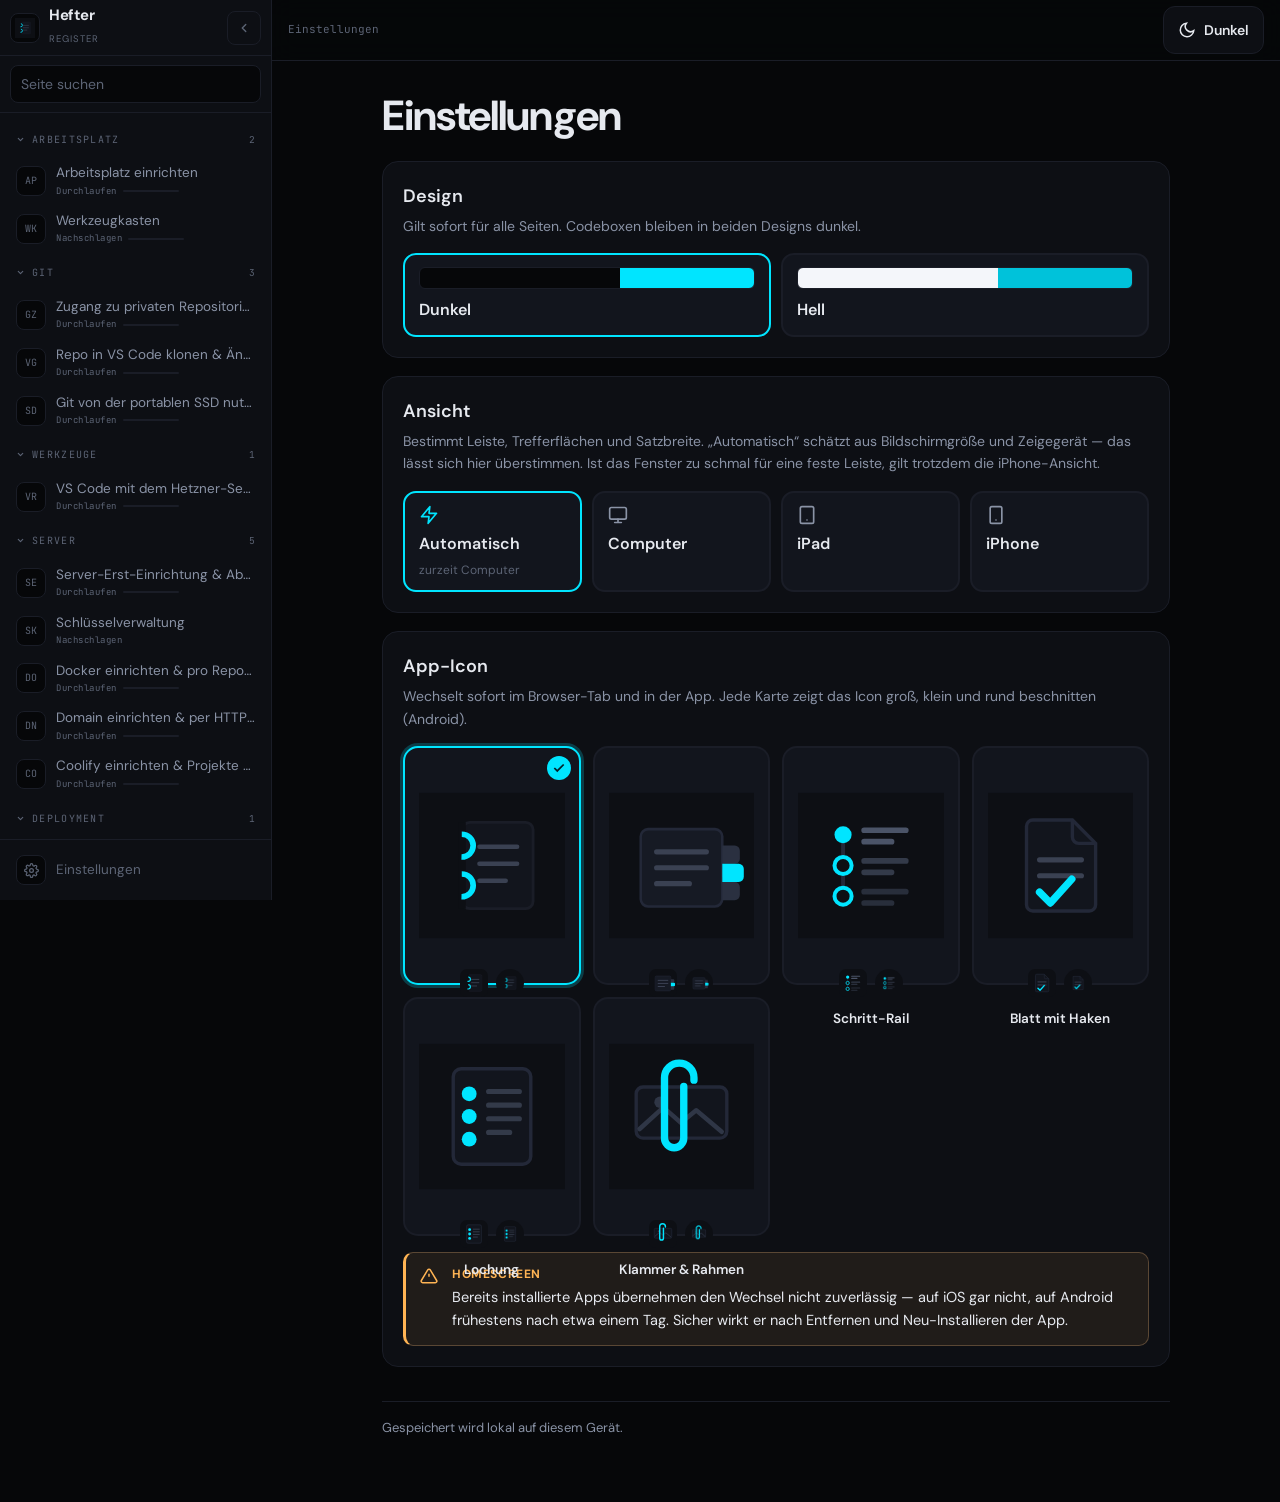
==== commit f03a76c2: "Ansichten: Computer, iPad und iPhone statt einer Schwelle Das Layout hing an @media (max-width: 860p" ====
--- a/einstellungen.html
+++ b/einstellungen.html
@@ -12,15 +12,53 @@
 <link rel="apple-touch-icon" href="icons/png/01-ringe-192.png">
 <link rel="stylesheet" href="style.css">
 <script>
-/* Theme und Leisten-Zustand vor dem ersten Anstrich setzen — sonst blitzen
-   helles Design und breite Leiste kurz auf. localStorage liest synchron,
-   deshalb geht das hier oben. "laedt" schaltet Übergänge bis zum ersten
-   Bild ab; hefter.js nimmt die Klasse wieder weg. */
+/* Theme, Ansicht und Leisten-Zustand vor dem ersten Anstrich setzen — sonst
+   blitzen helles Design, falsche Ansicht und breite Leiste kurz auf.
+   localStorage liest synchron, deshalb geht das hier oben. "laedt" schaltet
+   Übergänge bis zum ersten Bild ab; hefter.js nimmt die Klasse wieder weg.
+   Wer eine weitere Einstellung ergänzt, die das Layout vor dem ersten
+   Anstrich betrifft, ergänzt sie hier — nicht in hefter.js. */
+
+/* Welche Ansicht gilt, entscheidet diese eine Funktion: aus der Wahl des
+   Nutzers ("auto" oder eine der drei) wird die Ansicht, die wirklich
+   angezeigt wird. Sie steht hier und nicht in hefter.js, weil sie vor dem
+   ersten Anstrich laufen muss — hefter.js lädt erst am Dateiende. hefter.js
+   ruft dieselbe Funktion beim Ändern des Fensters: eine Regel, eine Stelle. */
+window.ansichtBestimmen = function (wahl) {
+  /* Die Breite allein verwechselt ein kleines Fenster am Rechner mit einem
+     Tablet, deshalb das Zeigegerät. Und die Höhe muss mit: ein quer
+     gehaltenes iPhone ist 844px breit und wäre sonst als iPad durchgegangen. */
+  var a = (wahl && wahl !== "auto") ? wahl
+        : matchMedia("(max-width: 700px), (max-height: 500px)").matches ? "iphone"
+        : matchMedia("(pointer: coarse)").matches ? "ipad" : "computer";
+  /* Boden unter jeder Wahl: unter 640px bliebe neben der festen Leiste kein
+     Inhalt mehr übrig. Wer auf dem Telefon "Computer" wählt, käme sonst an
+     die Einstellung nicht mehr heran, mit der er es zurücknimmt. Gespeichert
+     bleibt die Wahl — sie greift wieder, sobald das Fenster breit genug ist. */
+  return (a !== "iphone" && matchMedia("(max-width: 640px)").matches) ? "iphone" : a;
+};
+
+var d = document.documentElement;
+d.classList.add("laedt");
+/* Erst ohne Speicher bestimmen, dann der Blick hinein: wirft localStorage
+   (privater Modus), steht trotzdem eine Ansicht am <html>. Ohne sie griffe
+   keine der drei und das Telefon bekäme die Computer-Darstellung. */
+d.dataset.ansicht = ansichtBestimmen();
 try {
-  var d = document.documentElement;
   d.dataset.theme = localStorage.getItem("hefter:theme") || "dunkel";
-  d.classList.add("laedt");
-  if (JSON.parse(localStorage.getItem("hefter:leiste") || "{}").schmal) d.classList.add("schmal");
+  d.dataset.ansicht = ansichtBestimmen(localStorage.getItem("hefter:ansicht"));
+  var a = d.dataset.ansicht;
+  /* Auf dem iPhone gibt es den Schmal-Zustand nicht, auf dem iPad ist die
+     Kürzelspalte die Vorgabe — eine ausdrückliche Wahl sticht beides. Weil
+     die Klasse hier gar nicht erst gesetzt wird, wo es sie nicht gibt,
+     braucht die iPhone-Ansicht in style.css kein !important dagegen. */
+  var leiste = JSON.parse(localStorage.getItem("hefter:leiste") || "{}");
+  if (a !== "iphone" && (leiste.schmal ?? a === "ipad")) d.classList.add("schmal");
+  /* Abgeschaltete Bausteine je Ansicht. Gehört ebenfalls vor den ersten
+     Anstrich: sonst blitzen Fotozonen und Kästen auf und verschwinden wieder.
+     Nebenbei greift die Einstellung damit auch, wenn hefter.js gar nicht lädt. */
+  var aus = JSON.parse(localStorage.getItem("hefter:anzeige") || "{}")[a] || [];
+  for (var i = 0; i < aus.length; i++) d.classList.add("ohne-" + aus[i]);
 } catch {}
 </script>
 </head>
@@ -90,6 +128,12 @@
   </section>
 
   <section class="block">
+    <h2>Ansicht</h2>
+    <p class="sub">Bestimmt Leiste, Trefferflächen und Satzbreite. „Automatisch“ schätzt aus Bildschirmgröße und Zeigegerät — das lässt sich hier überstimmen. Ist das Fenster zu schmal für eine feste Leiste, gilt trotzdem die iPhone-Ansicht.</p>
+    <div class="ansichtwahl" id="ansichtWahl"></div>
+  </section>
+
+  <section class="block">
     <h2>App-Icon</h2>
     <p class="sub">Wechselt sofort im Browser-Tab und in der App. Jede Karte zeigt das Icon groß, klein und rund beschnitten (Android).</p>
     <div class="iconwahl" id="iconWahl"></div>
--- a/style.css
+++ b/style.css
@@ -306,34 +306,72 @@
   opacity: 0; pointer-events: none; transition: opacity .22s;
 }
 
-/* --- Unter 860px: die Leiste wird zum Auszug --- */
-@media (max-width: 860px) {
-  /* !important, weil der Schmal-Zustand vom großen Bildschirm gemerkt
-     bleibt — auf dem Telefon gibt es ihn nicht, dort ist die Leiste
-     entweder ganz da oder ganz weg. */
-  .leiste { width: var(--leiste-breit) !important; transform: translateX(-100%); box-shadow: var(--shadow); }
-  :root.auf .leiste { transform: translateX(0); }
-  :root.auf .schleier { opacity: 1; pointer-events: auto; }
-  .inhalt { margin-left: 0 !important; }
-  .brenner { display: flex; }
-  .klapp { display: none; }
-  :root.schmal .wortmarke,
-  :root.schmal .e-text,
-  :root.schmal .f-text,
-  :root.schmal .fach-kopf .name,
-  :root.schmal .fach-kopf .anz,
-  :root.schmal .fach-kopf .pfeil,
-  :root.schmal .l-suche input { display: revert; }
-  :root.schmal .lupe { display: none; }
-  :root.schmal .l-kopf { justify-content: flex-start; padding: 0 10px; }
-  :root.schmal .l-marke { display: flex; }
-  :root.schmal .l-eintrag,
-  :root.schmal .f-btn { justify-content: flex-start; padding: 7px 8px; }
-  :root.schmal .fach-kopf { justify-content: flex-start; min-height: 36px; padding: 8px; }
-  :root.schmal .fach-kopf::after { display: none; }
-  :root.schmal .fach.zu .fach-inhalt { display: none; }
-  .blase { display: none; }
-}
+/* --- Ansicht iPhone: die Leiste wird zum Auszug ---
+   Vorher hing das an @media (max-width: 860px) und brauchte dort zwei
+   !important gegen den vom großen Schirm gemerkten Schmal-Zustand. Den gibt
+   es hier gar nicht mehr: das Kopf-Script (kopf() in bauen.mjs) setzt die
+   Klasse in dieser Ansicht nicht, hefter.js ebenso wenig. Die Breite steht
+   trotzdem hier — geriete je ein .schmal herein, gewinnt diese Regel über
+   die Quellordnung, ohne dass es ein !important braucht. */
+:root[data-ansicht="iphone"] .leiste {
+  width: var(--leiste-breit); transform: translateX(-100%); box-shadow: var(--shadow);
+}
+:root[data-ansicht="iphone"].auf .leiste { transform: translateX(0); }
+:root[data-ansicht="iphone"].auf .schleier { opacity: 1; pointer-events: auto; }
+:root[data-ansicht="iphone"] .inhalt { margin-left: 0; }
+:root[data-ansicht="iphone"] .brenner { display: flex; }
+:root[data-ansicht="iphone"] .klapp { display: none; }
+:root[data-ansicht="iphone"] .blase { display: none; }
+
+/* --- Ansicht iPad: Kürzelspalte mit Titel ---
+   Auf dem Tablet gibt es kein Hover — die Sprechblase, die am Computer den
+   Titel neben die Kürzelspalte stellt, trägt hier nicht. Statt sie durch eine
+   Tipp-Geste zu ersetzen, steht der Titel einfach da: die Spalte wird breiter
+   und der Eintrag zweizeilig. Nichts blendet ein oder aus, kein Zeigegerät
+   nötig. Die Kürzelspalte ist in dieser Ansicht zugleich die Vorgabe (siehe
+   Kopf-Script), die breite Leiste bleibt einen Klick entfernt. */
+:root[data-ansicht="ipad"] { --leiste-schmal: 96px; }
+:root[data-ansicht="ipad"] .blase { display: none; }
+
+:root[data-ansicht="ipad"].schmal .l-eintrag,
+:root[data-ansicht="ipad"].schmal .f-btn {
+  flex-direction: column; gap: 4px; justify-content: center;
+  min-height: 64px; padding: 8px 4px; text-align: center;
+}
+:root[data-ansicht="ipad"].schmal .e-text,
+:root[data-ansicht="ipad"].schmal .f-text { display: block; width: 100%; }
+/* Zwei Zeilen, dann Auslassungspunkte. Keine feste Höhe: "Server-Erst-
+   Einrichtung" braucht beide Zeilen, "Git-SSD" kommt mit einer aus, und eine
+   Mindesthöhe ließe die kurzen Einträge auseinanderfallen. */
+:root[data-ansicht="ipad"].schmal .e-titel,
+:root[data-ansicht="ipad"].schmal .f-text {
+  display: -webkit-box; -webkit-box-orient: vertical; -webkit-line-clamp: 2;
+  white-space: normal; overflow: hidden;
+  font-size: 11px; line-height: 1.25;
+  /* "Werkzeugkasten" passt in keine 88px. hyphens greift, weil am <html>
+     lang="de" steht, und macht daraus "Werkzeug-kasten". Kein
+     overflow-wrap daneben: wo der Browser keine Trennmuster hat, bräche es
+     ohne Strich mitten im Wort ("Werkzeugkas ten") und läse sich als zwei
+     Wörter — der Auslassungspunkt ist dort das ehrlichere Ende. */
+  hyphens: auto;
+}
+/* Die Zeile "Durchlaufen" passt nicht auch noch darunter; der Balken bleibt,
+   weil er als Einziges den Stand zeigt. */
+:root[data-ansicht="ipad"].schmal .e-unten { justify-content: center; }
+:root[data-ansicht="ipad"].schmal .e-unten .typ { display: none; }
+:root[data-ansicht="ipad"].schmal .mini { max-width: none; width: 100%; }
+:root[data-ansicht="ipad"].schmal .fach-kopf { min-height: 44px; }
+
+/* Getippt wird ungenauer als gezielt: was unter 44px liegt, zieht nach.
+   Der Knopf je Befehlszeile (.befehlbtn, 30×26) bleibt bewusst klein — die
+   Zeilen stehen 1.65em auseinander, größere Flächen überlappten einander und
+   träfen dann die Nachbarzeile. */
+:root[data-ansicht="ipad"] .infolink { width: 44px; height: 44px; margin: -13px 0 -13px 7px; }
+:root[data-ansicht="ipad"] .fs-reset { min-height: 44px; padding: 4px 14px; }
+:root[data-ansicht="ipad"] .copybtn { min-height: 44px; padding: 0 14px; }
+:root[data-ansicht="ipad"] .wz-klapp > summary { min-height: 48px; }
+:root[data-ansicht="ipad"] .sprungmarken a { min-height: 44px; }
+:root[data-ansicht="ipad"] .klapp { width: 44px; height: 44px; }
 
 .iconbtn {
   display: inline-flex; align-items: center; justify-content: center; gap: 8px;
@@ -361,54 +399,65 @@
 .reg-kopf h1 { font-size: clamp(28px, 7.5vw, 42px); letter-spacing: -.02em; line-height: 1.1; }
 .reg-kopf p { color: var(--text-muted); margin-top: 8px; font-size: 16.5px; }
 
-.suche {
-  display: flex; align-items: center; gap: 10px;
-  background: var(--surface); border: 1px solid var(--border); border-radius: 14px;
-  padding: 0 14px; min-height: 52px; margin-bottom: 26px;
-}
-.suche svg { width: 19px; height: 19px; color: var(--text-muted); flex: none; }
-.suche input {
-  flex: 1; min-width: 0; background: none; border: none; color: var(--text);
-  font: inherit; font-size: 16px; outline: none;
-}
-.suche input::placeholder { color: var(--text-muted); }
-/* Erst ab Tastatur-Breite sichtbar — auf dem Telefon gibt es kein Strg,
-   und der Hinweis kostete dort ein Fünftel des Suchfelds. */
-.suche kbd {
-  display: none;
-  flex: none; font-size: 11.5px; color: var(--text-muted);
+.reg-kopf kbd {
+  font-size: 11.5px; color: var(--text-muted);
   border: 1px solid var(--border); border-radius: 6px; padding: 2px 7px;
   background: var(--surface-2);
 }
 
-.kategorie { margin-bottom: 26px; }
-.kategorie > h2 {
+/* ---------- Bühne (Startseite) ----------
+   Das Register steht in der Leiste; hier steht, wo man gerade ist.
+   Die Liste "Alle Seiten" bleibt trotzdem vollständig — unter 860px ist
+   die Leiste zugeklappt, und ohne sie liefe der Einstieg ins Leere. */
+.b-teil { margin-bottom: 30px; }
+.b-teil > h2 {
   font-size: 12.5px; font-weight: 700; letter-spacing: .07em; text-transform: uppercase;
   color: var(--accent-ink); margin-bottom: 10px;
 }
-.eintrag {
-  display: grid; grid-template-columns: 1fr auto; align-items: center; gap: 12px;
+.b-sub { color: var(--text-muted); font-size: 13.5px; margin: -6px 0 12px; }
+.b-fach { margin-bottom: 18px; }
+.b-fach > h3 {
+  font-family: "JetBrains Mono", monospace;
+  font-size: 11px; font-weight: 400; letter-spacing: .12em; text-transform: uppercase;
+  color: var(--text-dim); margin: 0 0 8px 2px;
+}
+
+.b-eintrag, .b-weiter {
+  display: grid; grid-template-columns: auto 1fr auto; align-items: center; gap: 12px;
   background: var(--surface); border: 1px solid var(--border); border-radius: 14px;
-  padding: 14px 16px; margin-bottom: 10px; min-height: 64px;
+  padding: 12px 14px; margin-bottom: 8px; min-height: 64px;
   text-decoration: none; transition: border-color .2s, transform .06s;
 }
-.eintrag:hover { border-color: var(--accent); }
-.eintrag:active { transform: scale(.99); }
-.eintrag .t { font-weight: 600; font-size: 16px; letter-spacing: -.01em; }
-.eintrag .u { color: var(--text-muted); font-size: 13.5px; margin-top: 2px; }
-.eintrag .pfeil { color: var(--text-muted); }
-.eintrag .pfeil svg { width: 18px; height: 18px; display: block; }
-.leer { color: var(--text-muted); text-align: center; padding: 32px 0; display: none; }
-
-/* Nachschlage-Übersichten: eigener Block am Ende des Registers.
-   Abgesetzt statt eingereiht — sie sind keine Anleitung, die man
-   durchläuft, und sollen auch nicht so gesucht werden. */
-.kategorie.nachschlagen { border-top: 1px solid var(--border); padding-top: 20px; }
-.kategorie.nachschlagen > h2 { color: var(--text-muted); }
-.kategorie .kat-sub { color: var(--text-muted); font-size: 13px; margin: -4px 0 12px; }
-.eintrag.uebersicht { grid-template-columns: auto 1fr auto; }
-.eintrag .sorte-ico { display: flex; color: var(--text-muted); }
-.eintrag .sorte-ico svg { width: 20px; height: 20px; display: block; }
+.b-eintrag:hover, .b-weiter:hover { border-color: var(--accent); }
+.b-eintrag:active, .b-weiter:active { transform: scale(.99); }
+.b-text { min-width: 0; }
+.b-titel { display: block; font-weight: 600; font-size: 15.5px; letter-spacing: -.01em; }
+.b-unter {
+  display: block; color: var(--text-muted); font-size: 13px; margin-top: 1px;
+  overflow: hidden; text-overflow: ellipsis; white-space: nowrap;
+}
+.b-stand {
+  display: flex; align-items: center; gap: 10px; margin-top: 6px;
+  font-family: "JetBrains Mono", monospace; font-size: 11px; color: var(--text-dim);
+}
+.b-stand .balken { max-width: 140px; }
+.b-eintrag .pfeil, .b-weiter .pfeil { color: var(--text-muted); display: flex; }
+.b-eintrag .pfeil svg, .b-weiter .pfeil svg { width: 18px; height: 18px; display: block; }
+/* Fertig heißt: nichts mehr zu tun — die Karte tritt zurück, statt mit
+   einem vollen Balken um dieselbe Aufmerksamkeit zu werben wie eine
+   angefangene. */
+.b-eintrag.fertig .b-titel { color: var(--text-muted); }
+.b-eintrag.fertig .kuerzel { border-color: color-mix(in srgb, var(--accent) 40%, var(--border)); color: var(--accent-ink); }
+
+.b-weiter {
+  border-color: color-mix(in srgb, var(--accent) 35%, var(--border));
+  background: color-mix(in srgb, var(--accent) 5%, var(--surface));
+  padding: 16px; min-height: 76px;
+}
+.b-weiter .b-titel { font-size: 17px; }
+/* display:block, weil .balken sonst als inline-span ohne Höhe stünde — in
+   .b-stand und .schrittstand macht ihn erst der Flex-Container zum Kasten. */
+.b-weiter .balken { display: block; margin-top: 10px; }
 
 /* ---------- Anleitungs-Kopf ---------- */
 .chip {
@@ -466,6 +515,67 @@
 /* Angesprungener Abschnitt bleibt kurz erkennbar — bei sieben Themen
    auf einer Seite sonst schwer zu sagen, wo man gelandet ist. */
 .thema:target > h2 { color: var(--accent-ink); }
+.thema-anz {
+  font-family: "JetBrains Mono", monospace; font-size: 12px; font-weight: 400;
+  color: var(--text-dim); margin-left: 6px; vertical-align: 2px;
+}
+.thema-sub { font-size: 14px; }
+
+/* ---------- Werkzeug-Karte ----------
+   Eine Übersicht darf einen Haken haben, wenn die Frage lautet "was steht
+   schon, was fehlt noch". Der Haken nutzt dieselbe .check-Mechanik wie die
+   Abschluss-Checkliste einer Anleitung und speist damit auch den Balken in
+   der Seitenleiste.
+   Aufgeklappt wird über <details>: das funktioniert ohne JavaScript und
+   braucht keinen eigenen Zustandsspeicher. */
+.wz {
+  display: grid; grid-template-columns: auto 1fr; gap: 10px;
+  padding: 12px 14px; margin: 10px 0;
+  background: var(--surface); border: 1px solid var(--border); border-radius: 14px;
+  scroll-margin-top: 72px;
+}
+/* Der Haken sitzt in der ersten Spalte und trägt nur die Box — die
+   Beschriftung daneben wäre bei 25 Karten 25-mal dasselbe Wort. */
+.wz-haken {
+  min-height: 0; padding: 6px 0 0; border-top: none;
+  align-items: flex-start;
+}
+.wz-haken .lbl { display: none; }
+
+.wz-klapp { min-width: 0; }
+.wz-klapp > summary {
+  display: grid; grid-template-columns: 1fr auto; gap: 4px 10px;
+  align-items: center; cursor: pointer; list-style: none;
+  min-height: 36px; padding: 2px 0;
+}
+.wz-klapp > summary::-webkit-details-marker { display: none; }
+.wz-name { grid-column: 1; font-weight: 600; font-size: 16px; letter-spacing: -.01em; }
+.wz-tag {
+  display: inline-block; margin-left: 8px; padding: 2px 8px; border-radius: 999px;
+  background: var(--surface-2); border: 1px solid var(--border);
+  font-family: "JetBrains Mono", monospace; font-size: 10px; font-weight: 400;
+  letter-spacing: .03em; color: var(--text-dim); vertical-align: 2px; white-space: nowrap;
+}
+.wz-zweck { grid-column: 1; color: var(--text-muted); font-size: 14px; }
+.wz-pfeil { grid-column: 2; grid-row: 1 / 3; color: var(--text-dim); display: flex; }
+.wz-pfeil svg { width: 18px; height: 18px; transition: transform .2s; }
+.wz-klapp[open] > summary .wz-pfeil svg { transform: rotate(180deg); }
+.wz-klapp > summary:hover .wz-name { color: var(--accent-ink); }
+
+/* Erledigt: die Karte tritt zurück, bleibt aber lesbar — man schlägt
+   auch bei bereits eingerichteten Werkzeugen nach. */
+.wz:has(.check.done) { border-color: color-mix(in srgb, var(--accent) 30%, var(--border)); }
+.wz:has(.check.done) .wz-name { color: var(--text-muted); }
+
+.wz-inhalt { padding-top: 6px; }
+.wz-warum { color: var(--text-muted); font-size: 14.5px; margin: 6px 0 12px; }
+.wz-schritte { margin: 0; padding-left: 20px; }
+.wz-schritte > li { margin: 0 0 12px; color: var(--text-muted); }
+.wz-schritte > li::marker { font-family: "JetBrains Mono", monospace; font-size: 12px; color: var(--text-dim); }
+.wz-tun { color: var(--text); font-size: 14.5px; margin: 0 0 6px; }
+.wz-hinweis { color: var(--text-muted); font-size: 14px; margin: 8px 0 0; }
+.wz-inhalt .codebox { margin: 0; }
+.wz-inhalt .pruefblock { margin: 14px 0 2px; }
 
 /* Vergleichstabelle (Rollen, Rechte). display:block, damit sie auf dem
    Telefon für sich scrollt statt die Seite breit zu ziehen. */
@@ -478,17 +588,71 @@
 .tab td { color: var(--text-muted); }
 .tab td:first-child { color: var(--text); font-weight: 600; }
 
+/* ---------- Fortschritt einer Anleitung ----------
+   Zählt immer alle Schritte der Seite, auch die vom Stufenfilter
+   ausgeblendeten — sonst spränge die Zahl beim Umschalten des Filters. */
+.schrittstand {
+  display: flex; align-items: center; gap: 12px; margin-top: 14px;
+  font-family: "JetBrains Mono", monospace; font-size: 12px; color: var(--text-muted);
+}
+.balken { flex: 1; height: 3px; border-radius: 2px; background: var(--border); overflow: hidden; }
+.balken i { display: block; height: 100%; width: 0; background: var(--accent); border-radius: 2px; transition: width .3s ease; }
+.fs-reset {
+  flex: none; min-height: 30px; padding: 4px 9px; cursor: pointer;
+  background: none; color: var(--text-dim);
+  border: 1px solid var(--border); border-radius: 7px;
+  font: inherit; font-family: "JetBrains Mono", monospace; font-size: 11px;
+  transition: color .2s, border-color .2s;
+}
+.fs-reset:hover { color: var(--danger); border-color: color-mix(in srgb, var(--danger) 45%, var(--border)); }
+
+/* ---------- Abschnitt einer langen Anleitung ----------
+   Ab etwa zwanzig Schritten trägt die Rail allein nicht mehr: man sieht
+   nicht, wo ein Themenblock endet und der nächste anfängt. Die
+   Zwischenüberschrift läuft in derselben Spaltenteilung wie ein Schritt,
+   damit die Nummernspalte durchgehend bleibt. */
+.abschnitt {
+  display: grid; grid-template-columns: 32px 1fr auto; gap: 12px;
+  align-items: center; margin: 8px 0 0; padding: 26px 0 6px;
+  border-top: 1px solid var(--border);
+}
+.abschnitt:first-child { border-top: none; padding-top: 6px; }
+.abschnitt-nr {
+  display: flex; align-items: center; justify-content: center;
+  width: 32px; height: 24px;
+  font-family: "JetBrains Mono", monospace; font-size: 12px;
+  color: var(--text-dim);
+}
+.abschnitt > h2 {
+  font-size: 13px; font-weight: 700; letter-spacing: .08em; text-transform: uppercase;
+  color: var(--text-muted);
+}
+.abschnitt-anz { font-family: "JetBrains Mono", monospace; font-size: 11px; color: var(--text-dim); }
+/* Der Filter blendet ganze Abschnitte mit aus — sonst bliebe die
+   Überschrift eines leeren Blocks stehen. */
+body.nur-wiederkehrend .abschnitt.einmalig { display: none; }
+
 /* ---------- Schritt-Rail ---------- */
 .step { position: relative; display: grid; grid-template-columns: 32px 1fr; gap: 12px; padding: 22px 0; }
 .step + .step { border-top: 1px solid var(--border); }
 .rail { position: relative; }
+/* Die Schrittnummer ist zugleich der Haken: ein Klick markiert den Schritt
+   als erledigt. Die 32px sind der sichtbare Kreis; die Trefferfläche darum
+   ist über das ::before auf 44px gezogen, ohne das Raster zu verschieben. */
 .step-num {
-  width: 32px; height: 32px; border-radius: 10px;
+  position: relative;
+  width: 32px; height: 32px; border-radius: 10px; padding: 0; cursor: pointer;
   display: flex; align-items: center; justify-content: center;
   font-family: "JetBrains Mono", monospace; font-weight: 700; font-size: 15px;
   color: var(--accent-ink); background: var(--surface);
   border: 1px solid color-mix(in srgb, var(--accent) 40%, var(--border));
-}
+  transition: background .2s, border-color .2s, color .2s;
+}
+.step-num::before {
+  content: ""; position: absolute; left: 50%; top: 50%;
+  width: 44px; height: 44px; transform: translate(-50%, -50%);
+}
+.step-num:hover { border-color: var(--accent); }
 /* top = Höhe der Nummer + 6px Luft; bei jeder Größenänderung mitziehen */
 .step:not(:last-of-type) .rail::after {
   content: ""; position: absolute; left: 50%; top: 38px; bottom: -22px;
@@ -561,6 +725,30 @@
   background: none !important;
   border-left: 1px dotted var(--border);
 }
+
+/* Erledigt: gefüllte Perle mit Haken statt Zahl. Die Zahl bleibt im Markup
+   und wird nur durchsichtig, damit die Perle ihre Größe behält.
+   Steht bewusst nach den drei Stufen: die färben die Perle je nach Stufe
+   ein, und "erledigt" sticht das aus — sonst bliebe eine abgehakte
+   einmalige Perle grau. */
+.step.erledigt .step-num,
+.step.einmalig.erledigt .step-num,
+.step.optional.erledigt .step-num {
+  background: var(--accent); border: 1px solid var(--accent); color: transparent;
+}
+.step.erledigt .step-num::after {
+  content: ""; position: absolute; left: 50%; top: 46%;
+  width: 6px; height: 11px; margin: -7px 0 0 -3px;
+  border: solid var(--bg); border-width: 0 2.5px 2.5px 0;
+  transform: rotate(45deg);
+}
+.step.erledigt .rail::after {
+  background: color-mix(in srgb, var(--accent) 40%, var(--border)) !important;
+  border-left-color: color-mix(in srgb, var(--accent) 40%, var(--border));
+}
+/* Der Text tritt zurück, verschwindet aber nicht — man liest später nach,
+   was man getan hat. */
+.step.erledigt .step-body > h2 { color: var(--text-muted); }
 
 /* Letzter Schritt eines Abschnitts: keine Linie ins Nichts */
 .step.stufenwechsel .rail::after { display: none; }
@@ -784,6 +972,43 @@
 .check.done .lbl { color: var(--text-muted); text-decoration: line-through; }
 .check .lbl { font-size: 15.5px; line-height: 1.5; padding-top: 3px; }
 
+/* ---------- Vorgang abschließen ----------
+   Der Knopf steht dort, wo man mit dem Vorgang fertig wird — unten rechts am
+   Ende des Container-Inhalts statt oben an der Haken-Box. Erzeugt wird er in
+   hefter.js (vorgaengeAktivieren), damit er nicht in 26 Containern von Hand
+   zu pflegen ist. Grundform ist .iconbtn; hier steht nur, was hinzukommt. */
+.abschluss {
+  display: flex; align-items: center; justify-content: flex-end;
+  flex-wrap: wrap; gap: 12px; margin-top: 16px;
+}
+/* Der Haken erscheint im abgeschlossenen Zustand, belegt seinen Platz aber
+   immer — sonst spränge die Breite des Knopfes beim Umschalten. */
+.abschlussbtn .haken { display: flex; }
+.abschlussbtn .haken svg { opacity: 0; transition: opacity .15s; }
+.abschlussbtn[aria-pressed="true"] .haken svg { opacity: 1; }
+
+/* Gesperrt in einer Folge: sichtbar, aber erkennbar nicht an der Reihe —
+   gestrichelt wie ein einmaliger Schritt. Kein disabled, sonst käme der
+   Klick nicht an, mit dem die Meldung erscheint. */
+.abschlussbtn.gesperrt {
+  background: transparent; border-style: dashed;
+  color: var(--text-dim); cursor: not-allowed;
+}
+.abschlussbtn.gesperrt:hover { border-color: var(--border); }
+.abschluss-hinweis {
+  font-size: 13px; color: var(--warning);
+  opacity: 0; transition: opacity .15s;
+}
+.abschluss-hinweis.sichtbar { opacity: 1; }
+
+/* Die abgeschlossene Karte rutscht ans Ende ihres Fachs — ohne ein Zeichen
+   am Zielort sähe es aus, als wäre sie verschwunden. */
+@keyframes karte-gesetzt {
+  from { opacity: .25; transform: translateY(-8px); }
+  to   { opacity: 1; transform: none; }
+}
+.wz.gesetzt { animation: karte-gesetzt .35s ease; }
+
 .foot { margin-top: 34px; padding-top: 16px; border-top: 1px solid var(--border); color: var(--text-muted); font-size: 13px; }
 
 /* ---------- Foto-Editor ---------- */
@@ -837,6 +1062,25 @@
 .themewahl button[data-t="dunkel"] .probe { background: linear-gradient(90deg,#060709 60%,#00e5ff 60%); }
 .themewahl button[data-t="hell"] .probe { background: linear-gradient(90deg,#f4f6fa 60%,#00c2da 60%); }
 .themewahl button.aktiv { border-color: var(--accent); }
+
+/* Vier Knöpfe in der Form der Theme-Wahl. auto-fit statt fester Spalten:
+   auf dem Telefon stehen sie zu zweit, am Computer zu viert. */
+.ansichtwahl { display: grid; grid-template-columns: repeat(auto-fit, minmax(132px, 1fr)); gap: 10px; }
+.ansichtwahl button {
+  display: flex; flex-direction: column; align-items: flex-start; gap: 6px;
+  min-height: 92px; padding: 12px 14px; cursor: pointer;
+  background: var(--surface-2); color: var(--text);
+  border: 2px solid var(--border); border-radius: 13px; font: inherit;
+  transition: border-color .2s;
+}
+.ansichtwahl button .ikone { color: var(--text-muted); display: flex; }
+.ansichtwahl button .ikone svg { width: 20px; height: 20px; }
+.ansichtwahl button .name { font-weight: 600; }
+/* Steht immer im Fluss, auch leer — sonst spränge die Höhe der Knöpfe,
+   sobald der Hinweis erscheint oder verschwindet. */
+.ansichtwahl button .dazu { font-size: 12px; line-height: 1.35; color: var(--text-dim); text-align: left; min-height: 1.35em; }
+.ansichtwahl button.aktiv { border-color: var(--accent); }
+.ansichtwahl button.aktiv .ikone { color: var(--accent-ink); }
 
 .iconwahl { display: grid; grid-template-columns: repeat(auto-fill, minmax(148px, 1fr)); gap: 12px; }
 .iconkarte {
@@ -890,12 +1134,19 @@
 @media (min-width: 420px) {
   .iconbtn .lbl { display: inline; }
 }
-@media (min-width: 720px) {
-  .step { grid-template-columns: 48px 1fr; gap: 20px; }
-  .step-num { width: 44px; height: 44px; font-size: 18px; }
-  .step:not(:last-of-type) .rail::after { top: 50px; }
-  .suche kbd { display: block; }
-  .editor-back { align-items: center; }
-  .editor { border-radius: 18px; }
-}
-@media (prefers-reduced-motion: reduce) { * { transition: none !important; } }
+/* Breiter Satz: hing an @media (min-width: 720px), gehört aber zur Ansicht —
+   auf dem iPad ist er auch quer richtig, in einem schmalen Fenster am Rechner
+   nicht. Der Foto-Editor wird damit zugleich vom Auszug von unten zum
+   mittigen Dialog. (Die Regel ".suche kbd" stand hier für eine Klasse, die es
+   im ganzen Repo nicht mehr gibt, und ist mit umgezogen: ersatzlos.) */
+:root:not([data-ansicht="iphone"]) .step { grid-template-columns: 48px 1fr; gap: 20px; }
+:root:not([data-ansicht="iphone"]) .step-num { width: 44px; height: 44px; font-size: 18px; }
+:root:not([data-ansicht="iphone"]) .step:not(:last-of-type) .rail::after { top: 50px; }
+:root:not([data-ansicht="iphone"]) .editor-back { align-items: center; }
+:root:not([data-ansicht="iphone"]) .editor { border-radius: 18px; }
+@media (prefers-reduced-motion: reduce) {
+  * { transition: none !important; }
+  /* animation fasst die Regel darüber nicht mit — die Karte erscheint dann
+     ohne Bewegung an ihrem neuen Platz. */
+  .wz.gesetzt { animation: none; }
+}
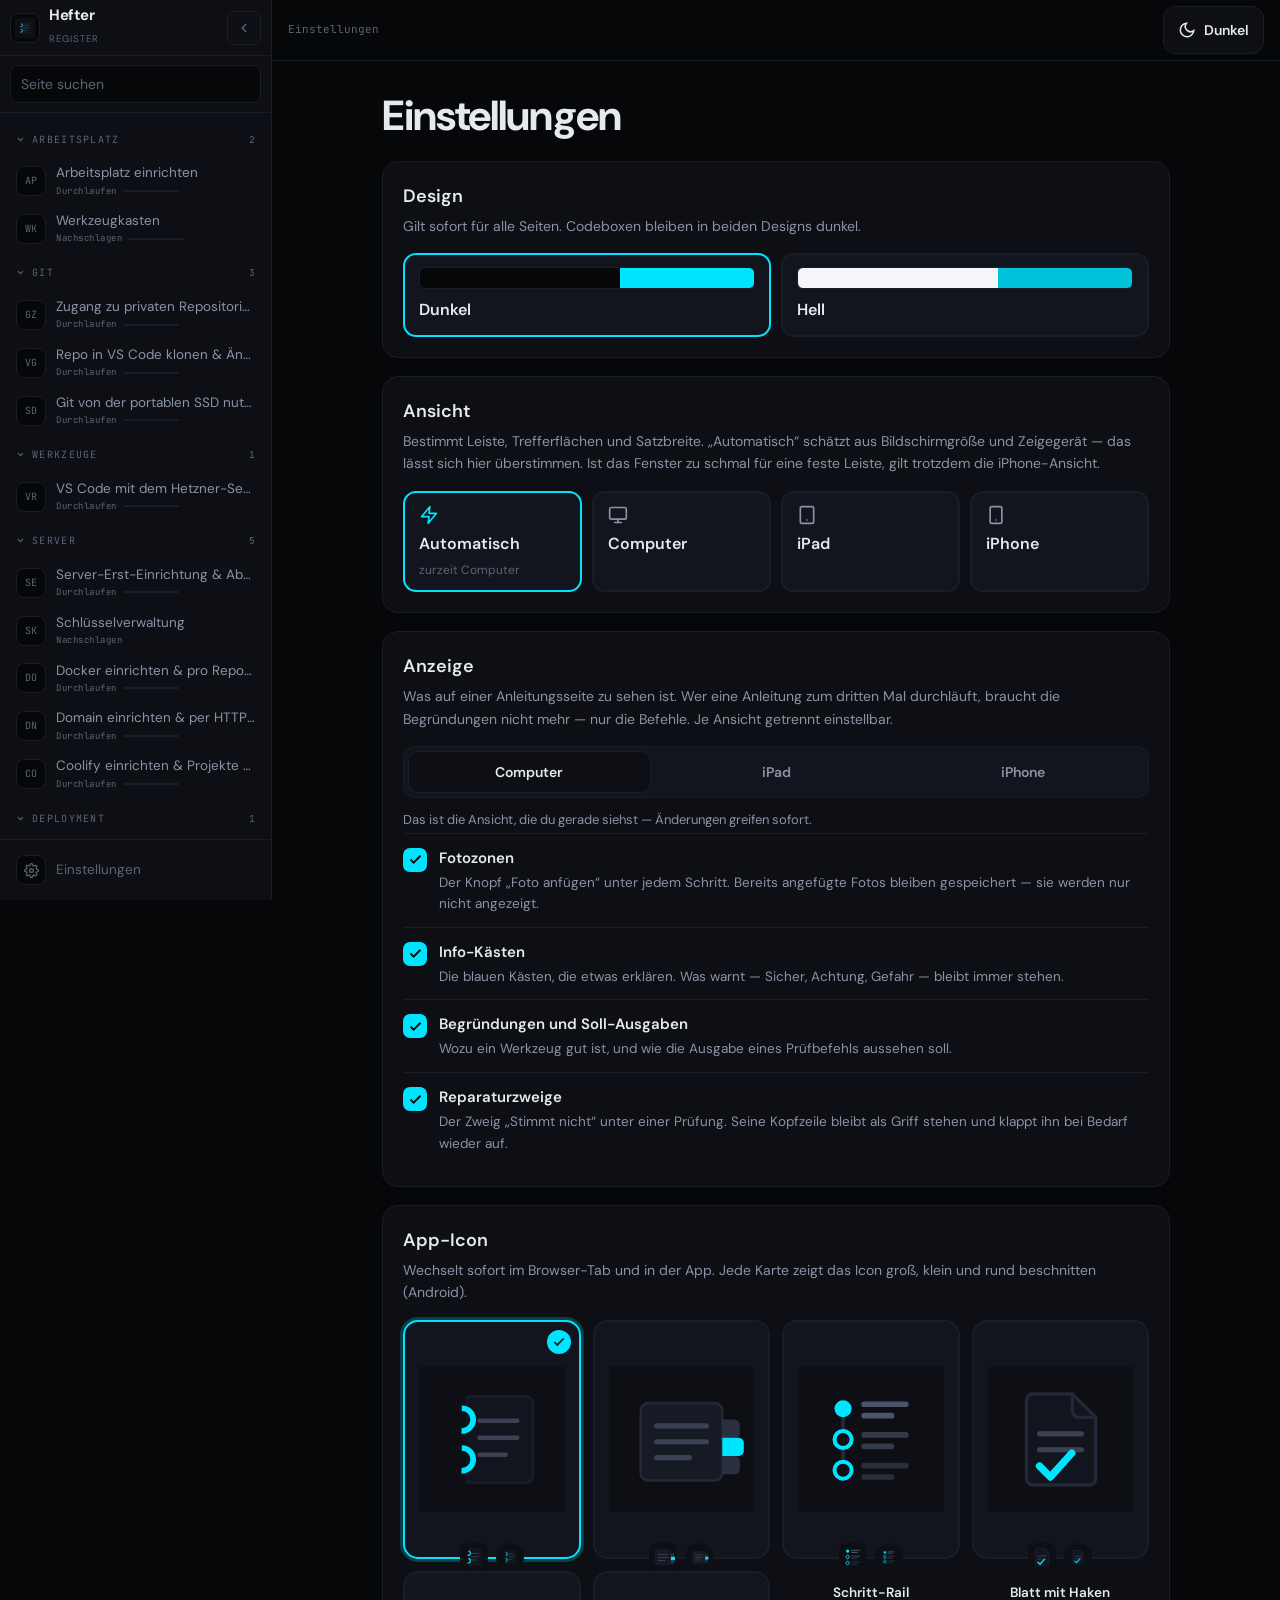
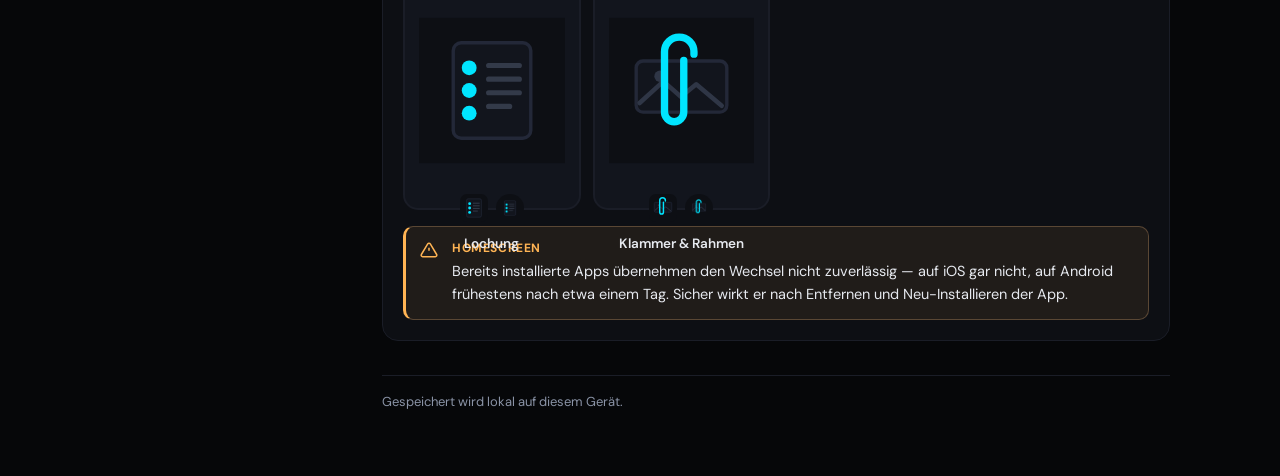
==== commit 04af68e8: "Anzeige: je Baustein ein Schalter, je Ansicht ein Satz Wer eine Anleitung zum dritten Mal durchläuft" ====
--- a/einstellungen.html
+++ b/einstellungen.html
@@ -2,7 +2,7 @@
 <html lang="de" data-theme="dunkel">
 <head>
 <meta charset="UTF-8">
-<meta name="description" content="Einstellungen des Hefters: helles oder dunkles Design und das App-Icon wählen.">
+<meta name="description" content="Einstellungen des Hefters: Design, Ansicht für Computer, iPad oder iPhone, welche Bausteine angezeigt werden, und das App-Icon.">
 <title>Einstellungen · Hefter</title>
 <!-- KOPF-START · erzeugt von bauen.mjs — nicht von Hand ändern -->
 <meta name="viewport" content="width=device-width, initial-scale=1, viewport-fit=cover">
@@ -134,6 +134,12 @@
   </section>
 
   <section class="block">
+    <h2>Anzeige</h2>
+    <p class="sub">Was auf einer Anleitungsseite zu sehen ist. Wer eine Anleitung zum dritten Mal durchläuft, braucht die Begründungen nicht mehr — nur die Befehle. Je Ansicht getrennt einstellbar.</p>
+    <div id="anzeigeWahl"></div>
+  </section>
+
+  <section class="block">
     <h2>App-Icon</h2>
     <p class="sub">Wechselt sofort im Browser-Tab und in der App. Jede Karte zeigt das Icon groß, klein und rund beschnitten (Android).</p>
     <div class="iconwahl" id="iconWahl"></div>
--- a/style.css
+++ b/style.css
@@ -972,6 +972,65 @@
 .check.done .lbl { color: var(--text-muted); text-decoration: line-through; }
 .check .lbl { font-size: 15.5px; line-height: 1.5; padding-top: 3px; }
 
+/* ---------- Anzeige je Baustein ----------
+   Gesetzt werden die Klassen am <html>, schon im Kopf-Script — wie der
+   Stufenfilter über body.nur-wiederkehrend: keine zweite Darstellung, nur
+   ausblenden. Welche Ansicht welche Bausteine ausblendet, steht unter
+   hefter:anzeige; die Klassen hier wissen davon nichts.
+   Was warnt, taucht in dieser Liste nicht auf: .callout.gefahr, .achtung
+   und .sicher lassen sich nicht abschalten. */
+html.ohne-fotos .fotozone { display: none; }
+html.ohne-info .callout.info { display: none; }
+html.ohne-begruendung .pr-soll,
+html.ohne-begruendung .callout.ergebnis,
+html.ohne-begruendung .wz-warum { display: none; }
+
+/* Der Reparaturzweig verschwindet nicht, er klappt zu: seine Kopfzeile
+   bleibt als Griff stehen. Ein weggeblendeter Reparaturweg ließe sonst
+   genau den stehen, der ihn braucht. */
+html.ohne-reparatur .reparatur:not(.offen) > *:not(.pr-kopf) { display: none; }
+html.ohne-reparatur .reparatur > .pr-kopf { cursor: pointer; }
+html.ohne-reparatur .reparatur > .pr-kopf::after {
+  margin-left: auto; font-size: 11px; font-weight: 400;
+  letter-spacing: 0; text-transform: none; color: var(--text-dim);
+}
+html.ohne-reparatur .reparatur:not(.offen) > .pr-kopf::after { content: "aufklappen"; }
+html.ohne-reparatur .reparatur.offen > .pr-kopf::after { content: "zuklappen"; }
+
+/* Die Schalter der Einstellungsseite. Heißen bewusst nicht .check —
+   checklisteAktivieren greift jene Klasse über die ganze Seite ab und
+   machte aus den Einstellungen eine Checkliste samt Durchstreichen. */
+.anzeige-reiter {
+  display: flex; gap: 4px; margin-bottom: 2px; padding: 4px;
+  background: var(--surface-2); border: 1px solid var(--border); border-radius: 13px;
+}
+.anzeige-reiter button {
+  flex: 1; min-height: 42px; padding: 0 8px; cursor: pointer;
+  background: none; color: var(--text-muted); border: none; border-radius: 10px;
+  font: inherit; font-weight: 600; font-size: 14px; transition: background .2s, color .2s;
+}
+.anzeige-reiter button:hover { color: var(--text); }
+.anzeige-reiter button.aktiv { background: var(--surface); color: var(--text); box-shadow: inset 0 0 0 1px var(--border); }
+.anzeige-hier { color: var(--text-muted); font-size: 13px; margin: 12px 0 2px; }
+
+.schalter {
+  display: flex; align-items: flex-start; gap: 12px;
+  min-height: 48px; padding: 12px 0; cursor: pointer; user-select: none;
+  border-top: 1px solid var(--border);
+}
+.schalter .box {
+  flex: none; width: 24px; height: 24px; margin-top: 2px; border-radius: 7px;
+  border: 2px solid var(--border); background: var(--surface-2);
+  display: flex; align-items: center; justify-content: center; transition: .15s;
+}
+.schalter .box svg { width: 15px; height: 15px; color: var(--bg); opacity: 0; }
+.schalter.done .box { background: var(--accent); border-color: var(--accent); }
+.schalter.done .box svg { opacity: 1; }
+/* Kein Durchstreichen wie bei .check: hier bedeutet der Haken "wird
+   angezeigt", nicht "erledigt". */
+.schalter .lbl b { display: block; font-size: 15px; font-weight: 600; }
+.schalter .zweck { display: block; color: var(--text-muted); font-size: 13.5px; margin-top: 2px; }
+
 /* ---------- Vorgang abschließen ----------
    Der Knopf steht dort, wo man mit dem Vorgang fertig wird — unten rechts am
    Ende des Container-Inhalts statt oben an der Haken-Box. Erzeugt wird er in
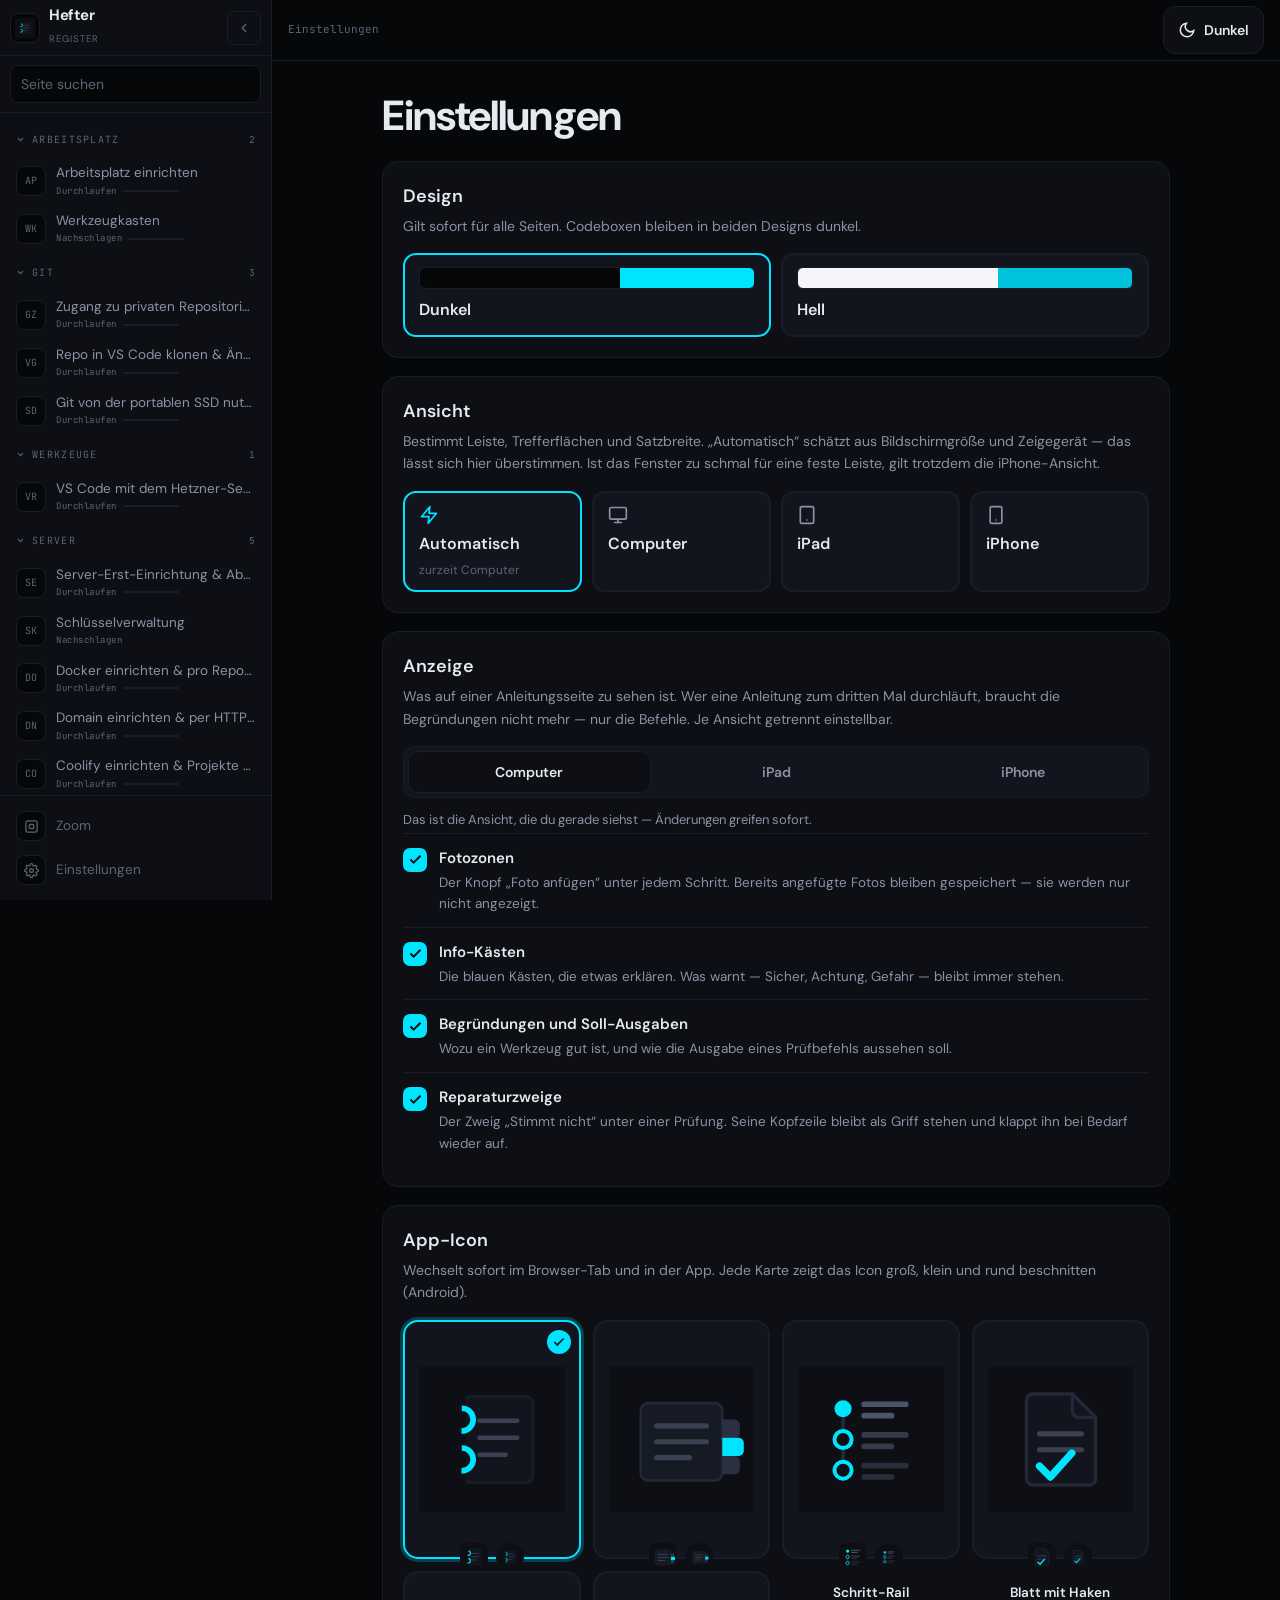
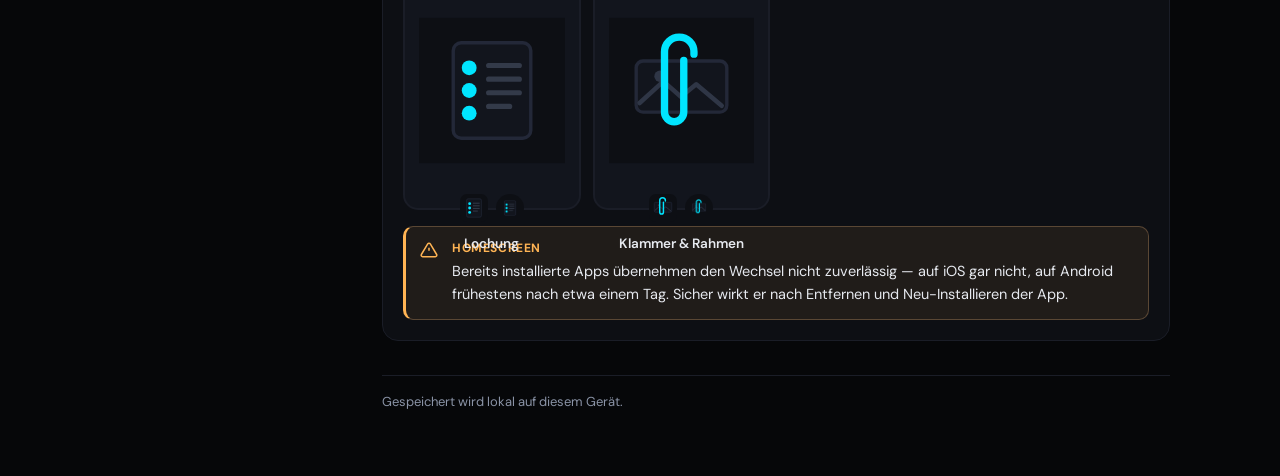
==== commit f5eaf391: "Zoom: der ganze Hefter im semantischen Zoom Neue Seite zoom.html, erreichbar unten in der Leiste und" ====
--- a/einstellungen.html
+++ b/einstellungen.html
@@ -88,6 +88,13 @@
   <p class="l-leer" id="leisteLeer">Keine Seite gefunden.</p>
 
   <div class="l-fuss">
+    <a class="f-btn" href="zoom.html">
+      <span class="kuerzel" aria-hidden="true">
+        <svg viewBox="0 0 24 24" fill="none" stroke="currentColor" stroke-width="2"><rect x="3" y="3" width="18" height="18" rx="3"/><rect x="8.5" y="8.5" width="7" height="7" rx="1.5"/></svg>
+      </span>
+      <span class="f-text">Zoom</span>
+      <span class="blase">Zoom</span>
+    </a>
     <a class="f-btn" href="einstellungen.html">
       <span class="kuerzel" aria-hidden="true">
         <svg viewBox="0 0 24 24" fill="none" stroke="currentColor" stroke-width="2"><circle cx="12" cy="12" r="3"/><path d="M19.4 15a1.7 1.7 0 0 0 .34 1.87l.06.06a2 2 0 1 1-2.83 2.83l-.06-.06a1.7 1.7 0 0 0-1.87-.34 1.7 1.7 0 0 0-1.03 1.56V21a2 2 0 1 1-4 0v-.09a1.7 1.7 0 0 0-1.03-1.56 1.7 1.7 0 0 0-1.87.34l-.06.06a2 2 0 1 1-2.83-2.83l.06-.06A1.7 1.7 0 0 0 4.6 15a1.7 1.7 0 0 0-1.56-1.03H3a2 2 0 1 1 0-4h.09A1.7 1.7 0 0 0 4.6 8.94a1.7 1.7 0 0 0-.34-1.87l-.06-.06a2 2 0 1 1 2.83-2.83l.06.06a1.7 1.7 0 0 0 1.87.34H9a1.7 1.7 0 0 0 1.03-1.56V3a2 2 0 1 1 4 0v.09c0 .68.4 1.3 1.03 1.56a1.7 1.7 0 0 0 1.87-.34l.06-.06a2 2 0 1 1 2.83 2.83l-.06.06a1.7 1.7 0 0 0-.34 1.87V9c.26.63.88 1.03 1.56 1.03H21a2 2 0 1 1 0 4h-.09A1.7 1.7 0 0 0 19.4 15z"/></svg>
--- a/style.css
+++ b/style.css
@@ -100,8 +100,8 @@
 /* ============================================================
    SEITENLEISTE
    Das Register steht auf jeder Seite, nicht nur auf der Startseite:
-   breit mit Titeln, eingeklappt als Kürzel-Leiste, unter 860px als
-   Auszug über dem Inhalt. Die Zustandsklassen hängen an <html> statt
+   breit mit Titeln, eingeklappt als Kürzel-Leiste, in der iPhone-Ansicht
+   als Auszug über dem Inhalt. Die Zustandsklassen hängen an <html> statt
    am <body> — nur dort kann das Script im <head> sie setzen, bevor
    das erste Bild steht. Sonst blitzt die breite Leiste kurz auf.
    ============================================================ */
@@ -407,7 +407,7 @@
 
 /* ---------- Bühne (Startseite) ----------
    Das Register steht in der Leiste; hier steht, wo man gerade ist.
-   Die Liste "Alle Seiten" bleibt trotzdem vollständig — unter 860px ist
+   Die Liste "Alle Seiten" bleibt trotzdem vollständig — in der iPhone-Ansicht ist
    die Leiste zugeklappt, und ohne sie liefe der Einstieg ins Leere. */
 .b-teil { margin-bottom: 30px; }
 .b-teil > h2 {
@@ -458,6 +458,173 @@
 /* display:block, weil .balken sonst als inline-span ohne Höhe stünde — in
    .b-stand und .schrittstand macht ihn erst der Flex-Container zum Kasten. */
 .b-weiter .balken { display: block; margin-top: 10px; }
+
+/* ============================================================
+   ZOOM  (zoom.html)
+   Ein Renderer für jede Stufe: Pfad, Kopf, Kacheln. Von Stufe zu
+   Stufe ändert sich, was in den Kacheln steht, nicht wo sie
+   stehen — der Blick bleibt beim Übergang an derselben Stelle.
+   Bewegt wird ausschließlich über transform und opacity, die
+   Animation selbst fährt hefter.js.
+   ============================================================ */
+.zoomflaeche { position: relative; }
+/* Nur während des Übergangs: dauerhaft schnitte das die Fokusringe der
+   Kacheln am Rand ab. clip statt hidden, weil hidden einen eigenen
+   Scroll-Container aufmachte. */
+.zoomflaeche.z-laeuft { overflow: clip; }
+.z-schicht.alt { position: absolute; left: 0; right: 0; pointer-events: none; }
+.z-laeuft .z-schicht { will-change: transform, opacity; }
+.z-ohne-js { color: var(--text-muted); }
+
+.z-pfad {
+  display: flex; flex-wrap: wrap; align-items: center; gap: 0 6px; margin: 2px 0 12px;
+  font-family: "JetBrains Mono", monospace; font-size: 11.5px; color: var(--text-dim);
+}
+.z-pfad a { display: inline-flex; align-items: center; min-height: 32px; color: var(--text-dim); text-decoration: none; }
+.z-pfad a:hover { color: var(--accent-ink); }
+.z-pfad [aria-current] { color: var(--text-muted); }
+.z-trenner { color: var(--border); }
+
+.z-kopf { padding-bottom: 24px; }
+.z-marken { margin-bottom: 12px; }
+.z-kopf h1 { font-size: clamp(28px, 7.5vw, 42px); letter-spacing: -.02em; line-height: 1.1; }
+/* Den Fokus bekommt die Überschrift nur, damit ein Screenreader die neue
+   Stufe ansagt — ein Ring darum wäre Lärm. */
+.z-kopf h1:focus { outline: none; }
+.z-kurz { color: var(--text-muted); margin-top: 8px; font-size: 16.5px; }
+.z-kopf .meta { margin-top: 12px; }
+.z-text { margin-top: 14px; color: var(--text-muted); font-size: 15px; max-width: 66ch; }
+.z-steckbrief {
+  display: grid; grid-template-columns: auto 1fr; gap: 4px 18px; margin-top: 16px;
+  padding: 12px 14px; background: var(--surface); border: 1px solid var(--border); border-radius: 12px;
+  font-size: 13.5px;
+}
+.z-steckbrief dt { color: var(--text-dim); }
+.z-steckbrief dd { color: var(--text); font-family: "JetBrains Mono", monospace; font-size: 12.5px; }
+.z-stand {
+  display: flex; align-items: center; gap: 12px; margin-top: 14px;
+  font-family: "JetBrains Mono", monospace; font-size: 12px; color: var(--text-muted);
+}
+.z-stand .balken { max-width: 220px; }
+.z-aufschlagen { margin-top: 16px; }
+
+.z-raster-titel {
+  font-size: 12.5px; font-weight: 700; letter-spacing: .07em; text-transform: uppercase;
+  color: var(--accent-ink); margin-bottom: 10px;
+}
+.z-raster { display: grid; grid-template-columns: repeat(2, minmax(0, 1fr)); gap: 10px; }
+:root[data-ansicht="iphone"] .z-raster { grid-template-columns: minmax(0, 1fr); }
+
+.z-kachel {
+  display: flex; flex-direction: column; gap: 6px; min-width: 0; min-height: 64px;
+  padding: 14px 16px; background: var(--surface); border: 1px solid var(--border); border-radius: 14px;
+  text-decoration: none; transition: border-color .2s, background .2s;
+}
+.z-kachel:hover { border-color: var(--accent); }
+.z-k-kopf { display: flex; align-items: center; gap: 10px; min-width: 0; }
+.z-k-titel { font-weight: 600; font-size: 15.5px; letter-spacing: -.01em; line-height: 1.3; }
+.z-k-unter { color: var(--text-muted); font-size: 13px; line-height: 1.45; }
+.z-k-text { flex: 1; min-width: 0; display: flex; flex-direction: column; gap: 2px; }
+.z-k-fuss, .z-k-stand {
+  display: flex; align-items: center; gap: 10px; margin-top: auto; padding-top: 4px;
+  font-family: "JetBrains Mono", monospace; font-size: 11px; color: var(--text-dim);
+}
+.z-k-fuss .typ { flex: none; font-size: 9.5px; letter-spacing: .06em; text-transform: uppercase; }
+.z-zahl { flex: none; margin-left: auto; }
+/* Fertig tritt zurück, wie auf der Startseite — das Offene soll ins Auge
+   fallen, nicht das Erledigte. */
+.z-kachel.erledigt .z-k-titel { color: var(--text-muted); }
+/* Der Weg zur zuletzt geöffneten Seite ist auf jeder Stufe zu sehen:
+   "wo stehe ich" beantwortet der Zoom so nebenbei mit. */
+.z-kachel.zuletzt {
+  border-color: color-mix(in srgb, var(--accent) 35%, var(--border));
+  background: color-mix(in srgb, var(--accent) 5%, var(--surface));
+}
+.z-kachel.zuletzt:hover { border-color: var(--accent); }
+.z-marke {
+  flex: none; margin-left: auto; padding: 1px 7px; border-radius: 999px;
+  font-family: "JetBrains Mono", monospace; font-size: 9.5px; letter-spacing: .06em; text-transform: uppercase;
+  color: var(--accent-ink); border: 1px solid color-mix(in srgb, var(--accent) 40%, transparent);
+}
+
+/* Fach: von weitem eine Reihe Plaketten — die fertigen Seiten darin
+   so ausgezeichnet wie in der Leiste. */
+.z-plaketten { display: flex; flex-wrap: wrap; gap: 6px; }
+.z-kachel .kuerzel.fertig { border-color: color-mix(in srgb, var(--accent) 40%, var(--border)); color: var(--accent-ink); }
+.z-abschnitt.wiederkehrend .kuerzel { border-color: color-mix(in srgb, var(--accent) 40%, var(--border)); color: var(--accent-ink); }
+
+/* Seite und Abschnitt: der Fingerabdruck. Dieselbe Formsprache wie die
+   Schrittnummern — gestrichelt, umrandet, gepunktet, gefüllt. */
+.z-perlen { flex: 1; min-width: 0; display: flex; flex-wrap: wrap; gap: 3px; }
+.z-perlen i {
+  width: 8px; height: 8px; border-radius: 3px;
+  border: 1px solid var(--border); background: var(--surface-2);
+}
+.z-perlen i.einmalig { border-style: dashed; }
+.z-perlen i.wiederkehrend {
+  border-color: color-mix(in srgb, var(--accent) 60%, var(--border));
+  background: color-mix(in srgb, var(--accent) 14%, transparent);
+}
+.z-perlen i.optional { border-style: dotted; background: none; }
+.z-perlen i[data-art="karte"] { border-radius: 50%; }
+.z-perlen i[data-art="thema"] { background: none; }
+.z-perlen i.erledigt { background: var(--accent); border: 1px solid var(--accent); }
+
+/* Blätter: eine Zeile, rechts der Pfeil — sie zoomen nicht weiter,
+   sondern schlagen die Seite auf. */
+.z-blatt { flex-direction: row; align-items: center; gap: 12px; }
+.z-blatt .pfeil { flex: none; margin-left: auto; display: flex; color: var(--text-muted); }
+.z-blatt .pfeil svg { width: 18px; height: 18px; display: block; }
+
+/* Schritte als Folge statt Raster, mit Perlen wie an der Rail. */
+.z-raster.z-folge { grid-template-columns: minmax(0, 1fr); gap: 0; }
+.z-folge .z-kachel {
+  border-width: 0 0 1px; border-radius: 0; background: none;
+  min-height: 60px; padding: 12px 6px;
+}
+.z-folge .z-kachel:last-child { border-bottom: none; }
+.z-folge .z-kachel:hover { border-color: var(--border); background: var(--surface); }
+.z-perle {
+  position: relative; flex: none; width: 32px; height: 32px; border-radius: 10px;
+  display: flex; align-items: center; justify-content: center;
+  font-family: "JetBrains Mono", monospace; font-weight: 700; font-size: 14px;
+  color: var(--accent-ink); background: var(--surface);
+  border: 1px solid color-mix(in srgb, var(--accent) 40%, var(--border));
+}
+.z-schritt.einmalig .z-perle { color: var(--text-muted); background: var(--surface-2); border: 1px dashed var(--border); }
+.z-schritt.wiederkehrend .z-perle {
+  background: color-mix(in srgb, var(--accent) 14%, transparent);
+  border: 1px solid color-mix(in srgb, var(--accent) 40%, transparent);
+}
+.z-schritt.optional .z-perle { color: var(--text-muted); background: none; border: 1px dotted var(--border); }
+/* Erledigt: gefüllt mit Haken statt Zahl, wie an der Rail der Seite. */
+.z-schritt.erledigt .z-perle { background: var(--accent); border: 1px solid var(--accent); color: transparent; }
+.z-schritt.erledigt .z-perle::after {
+  content: ""; position: absolute; left: 50%; top: 46%;
+  width: 6px; height: 11px; margin: -7px 0 0 -3px;
+  border: solid var(--bg); border-width: 0 2.5px 2.5px 0;
+  transform: rotate(45deg);
+}
+
+/* Karte: die Haken-Box der Werkzeug-Karte, nur zum Ansehen. */
+.z-haken {
+  flex: none; width: 24px; height: 24px; border-radius: 7px;
+  border: 2px solid var(--border); background: var(--surface-2);
+  display: flex; align-items: center; justify-content: center;
+}
+.z-haken svg { width: 15px; height: 15px; color: var(--bg); opacity: 0; }
+.z-karte.erledigt .z-haken { background: var(--accent); border-color: var(--accent); }
+.z-karte.erledigt .z-haken svg { opacity: 1; }
+
+.z-hinweis { margin-top: 26px; color: var(--text-dim); font-size: 12px; }
+.z-hinweis kbd {
+  font-size: 11px; color: var(--text-muted);
+  border: 1px solid var(--border); border-radius: 6px; padding: 1px 6px; background: var(--surface-2);
+}
+/* Esc gibt es nur mit Tastatur — auf iPad und iPhone zoomt die Brotkrume
+   oder der Zurück-Wisch heraus. */
+:root:not([data-ansicht="computer"]) .z-hinweis { display: none; }
+:root:not([data-ansicht="computer"]) .z-pfad a { min-height: 44px; }
 
 /* ---------- Anleitungs-Kopf ---------- */
 .chip {
@@ -633,7 +800,9 @@
 body.nur-wiederkehrend .abschnitt.einmalig { display: none; }
 
 /* ---------- Schritt-Rail ---------- */
-.step { position: relative; display: grid; grid-template-columns: 32px 1fr; gap: 12px; padding: 22px 0; }
+/* scroll-margin wie bei .thema: der Zoom springt einzelne Schritte an, und
+   die klebende App-Bar läge sonst über der Überschrift. */
+.step { position: relative; display: grid; grid-template-columns: 32px 1fr; gap: 12px; padding: 22px 0; scroll-margin-top: 56px; }
 .step + .step { border-top: 1px solid var(--border); }
 .rail { position: relative; }
 /* Die Schrittnummer ist zugleich der Haken: ein Klick markiert den Schritt
@@ -749,6 +918,10 @@
 /* Der Text tritt zurück, verschwindet aber nicht — man liest später nach,
    was man getan hat. */
 .step.erledigt .step-body > h2 { color: var(--text-muted); }
+/* Aus dem Zoom angesprungen — das Gegenstück zu .thema:target, das hier
+   nicht greift, weil ein Schritt über data-schritt statt über eine id
+   angesprungen wird. Steht nach "erledigt", damit es auch dort sticht. */
+.step.angesprungen .step-body > h2 { color: var(--accent-ink); }
 
 /* Letzter Schritt eines Abschnitts: keine Linie ins Nichts */
 .step.stufenwechsel .rail::after { display: none; }
@@ -952,7 +1125,11 @@
 
 /* ---------- Checkliste ---------- */
 .checkliste { margin-top: 30px; padding: 20px; background: var(--surface); border: 1px solid var(--border); border-radius: 16px; }
-.checkliste header { display: flex; align-items: center; justify-content: space-between; margin-bottom: 6px; }
+/* gap statt nur space-between: auf einer rein einmaligen Anleitung steht
+   zwischen Überschrift und Zähler noch der Balken (flex:1), und der frisst
+   den Zwischenraum, den space-between sonst verteilt. Ohne Balken ändert
+   das gap nichts. */
+.checkliste header { display: flex; align-items: center; justify-content: space-between; gap: 14px; margin-bottom: 6px; }
 .checkliste h2 { font-size: 18px; font-weight: 600; }
 .checkliste .fortschritt { font-family: "JetBrains Mono", monospace; font-size: 13px; color: var(--text-muted); }
 .check {
